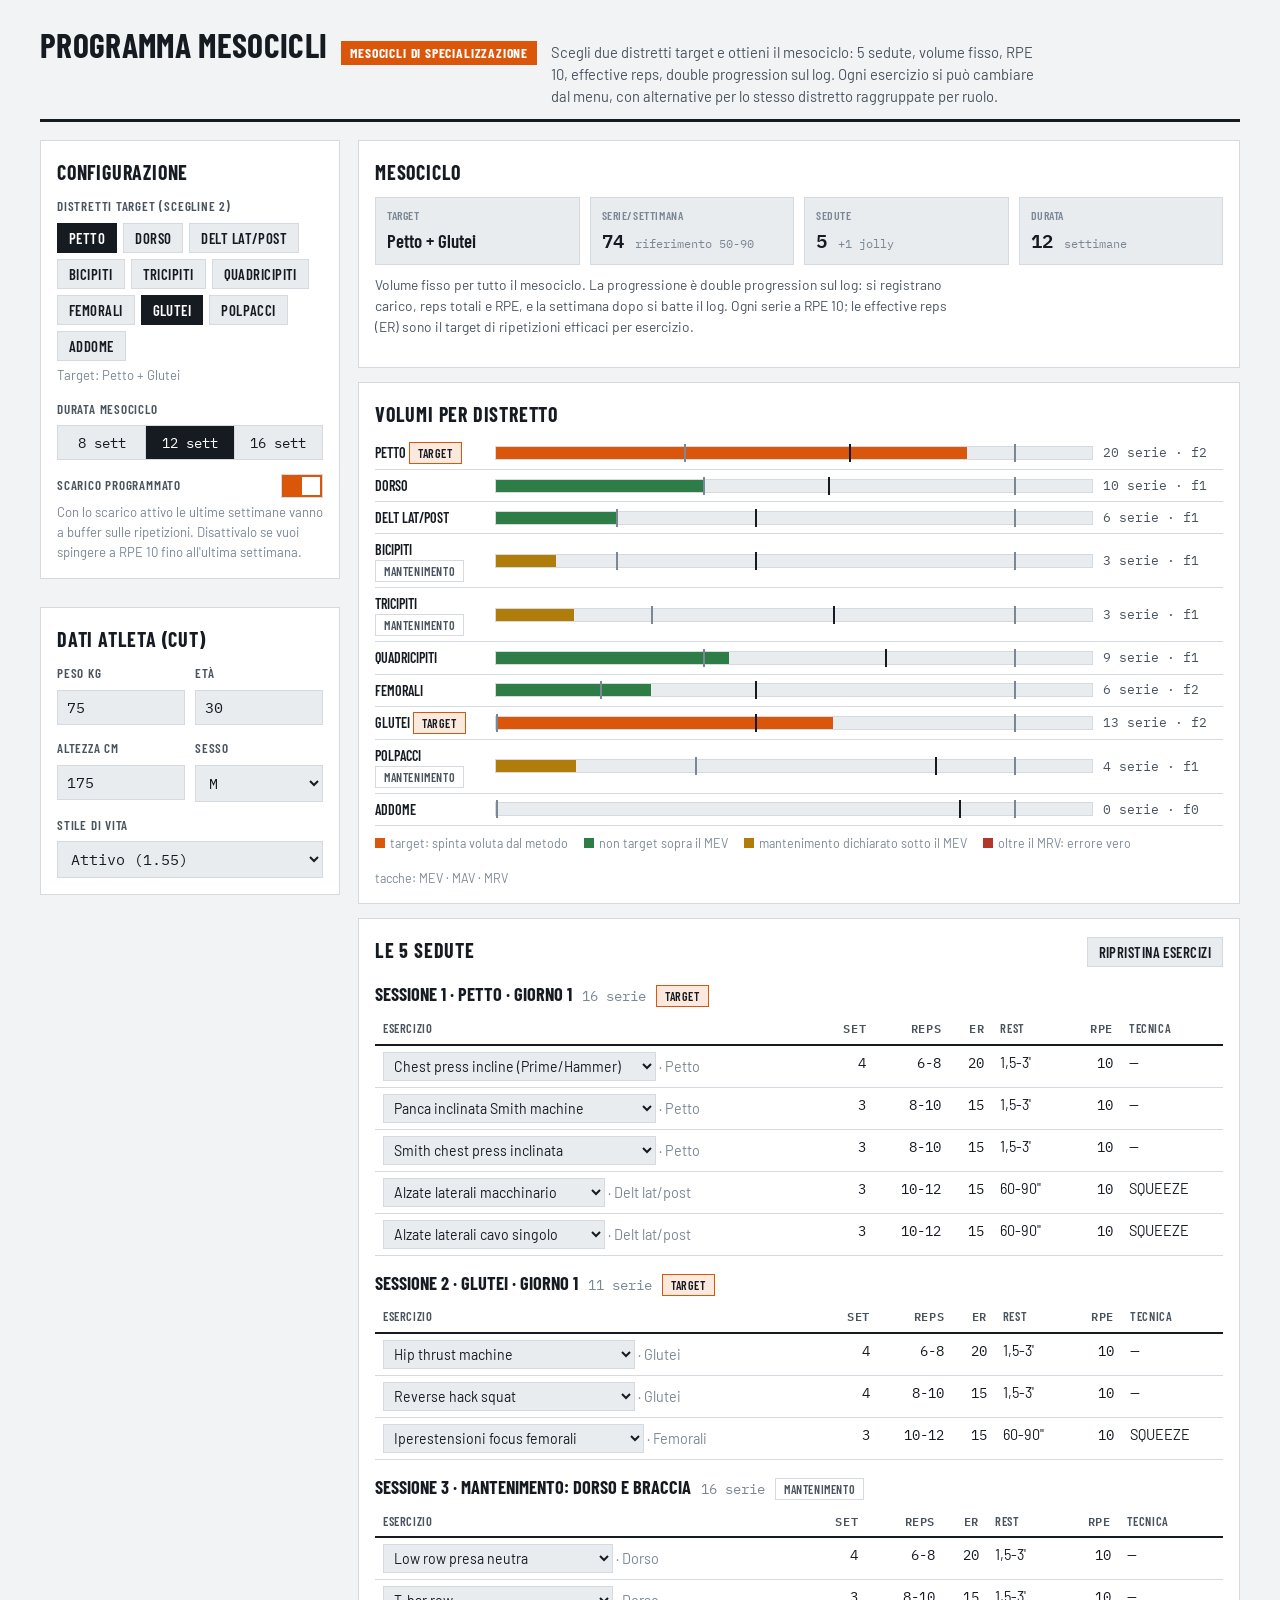
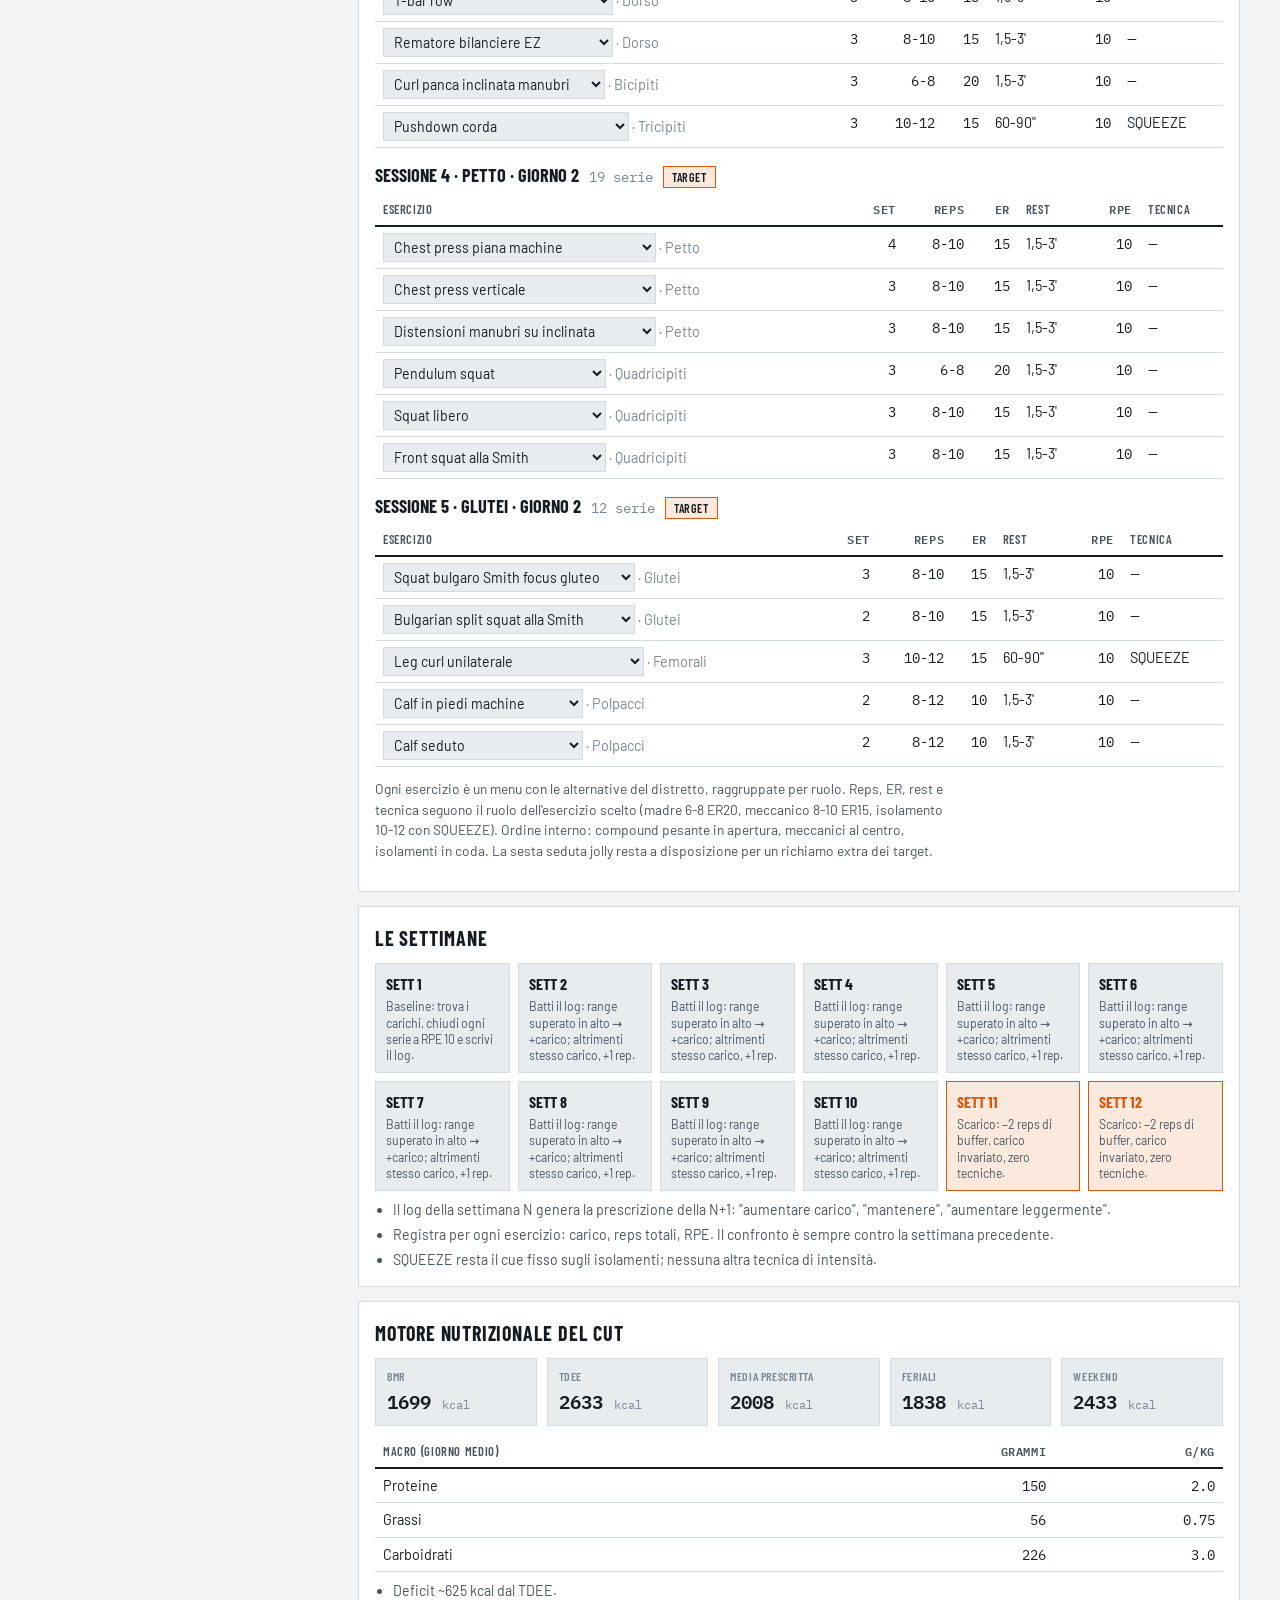
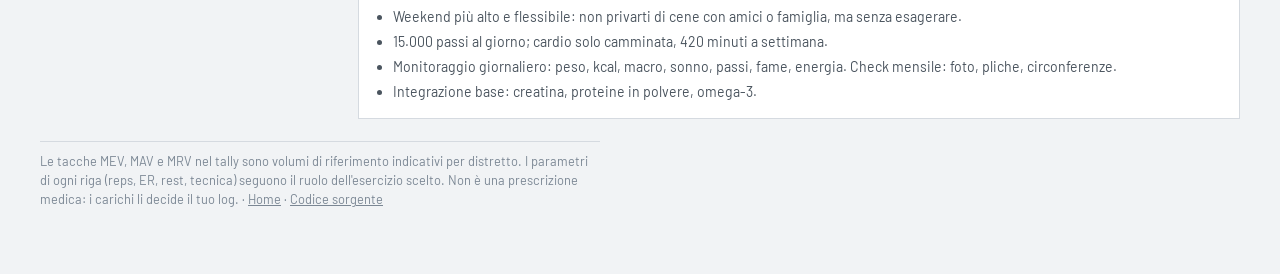
==== app/index.html @ 7d3448c3 "Programma Mesocicli: landing page e app, prima release open source Co-Authored-By: Claude Fable 5 <n" ====
<!doctype html>
<html lang="it">
<head>
<meta charset="utf-8">
<meta name="viewport" content="width=device-width, initial-scale=1">
<title>App · Programma Mesocicli</title>
<meta name="description" content="Genera il tuo mesociclo di specializzazione: scegli due distretti target e ottieni 5 sedute complete, volumi contro MEV/MAV/MRV e piano nutrizionale. Gratis, senza account.">
<link rel="canonical" href="https://uppifyagency.github.io/programma-mesocicli/app/">
<meta name="theme-color" media="(prefers-color-scheme: light)" content="#F1F3F5">
<meta name="theme-color" media="(prefers-color-scheme: dark)" content="#13171C">
<meta property="og:type" content="website">
<meta property="og:title" content="App · Programma Mesocicli">
<meta property="og:description" content="Genera il tuo mesociclo di specializzazione: due distretti target, 5 sedute, double progression sul log.">
<meta property="og:url" content="https://uppifyagency.github.io/programma-mesocicli/app/">
<meta property="og:image" content="https://uppifyagency.github.io/programma-mesocicli/assets/og.png">
<meta property="og:locale" content="it_IT">
<meta name="twitter:card" content="summary_large_image">
<link rel="icon" href="../assets/favicon.svg" type="image/svg+xml">
<link rel="preconnect" href="https://fonts.googleapis.com">
<link rel="preconnect" href="https://fonts.gstatic.com" crossorigin>
</head>
<body>
<link rel="stylesheet" href="https://fonts.googleapis.com/css2?family=Barlow+Condensed:wght@600;700&family=Barlow:wght@400;500;600&family=IBM+Plex+Mono:wght@400;500;600&display=swap">
<style>
:root{
  --bg:#F1F3F5; --surface:#FFFFFF; --surface2:#E9ECEF; --ink:#161B22; --ink2:#4A545E; --ink3:#7B8794;
  --line:#D5DAE0; --accent:#D9560B; --accent-ink:#FFFFFF; --accent-soft:#FBE9DD;
  --ok:#2E7D46; --warn:#B07C0A; --crit:#B3362A; --ok-soft:#DDEEE3; --warn-soft:#F5EBD0; --crit-soft:#F6DEDB;
  --chip-on:#161B22; --chip-on-ink:#FFFFFF;
}
@media (prefers-color-scheme: dark){
  :root:not([data-theme="light"]){
    --bg:#13171C; --surface:#1B2128; --surface2:#232A33; --ink:#E8ECEF; --ink2:#A8B2BC; --ink3:#77828D;
    --line:#313A44; --accent:#F0762E; --accent-ink:#181206; --accent-soft:#3A2617;
    --ok:#5CB878; --warn:#D9A93C; --crit:#E06A5D; --ok-soft:#1E3226; --warn-soft:#372D14; --crit-soft:#3B211E;
    --chip-on:#E8ECEF; --chip-on-ink:#13171C;
  }
}
:root[data-theme="dark"]{
  --bg:#13171C; --surface:#1B2128; --surface2:#232A33; --ink:#E8ECEF; --ink2:#A8B2BC; --ink3:#77828D;
  --line:#313A44; --accent:#F0762E; --accent-ink:#181206; --accent-soft:#3A2617;
  --ok:#5CB878; --warn:#D9A93C; --crit:#E06A5D; --ok-soft:#1E3226; --warn-soft:#372D14; --crit-soft:#3B211E;
  --chip-on:#E8ECEF; --chip-on-ink:#13171C;
}
*{box-sizing:border-box}
body{background:var(--bg); color:var(--ink); font-family:Barlow,system-ui,sans-serif; font-size:15px; line-height:1.5; margin:0; padding:0;}
.wrap{max-width:1240px; margin:0 auto; padding:20px 20px 64px;}
h1,h2,h3{font-family:"Barlow Condensed","Arial Narrow",sans-serif; text-wrap:balance; margin:0;}
h1{font-size:2.1rem; font-weight:700; letter-spacing:.01em; text-transform:uppercase;}
h2{font-size:1.25rem; font-weight:700; text-transform:uppercase; letter-spacing:.04em;}
h3{font-size:1.02rem; font-weight:600; text-transform:uppercase; letter-spacing:.05em; color:var(--ink2);}
.mono{font-family:"IBM Plex Mono",ui-monospace,monospace; font-variant-numeric:tabular-nums;}
header.site{display:flex; align-items:baseline; gap:14px; flex-wrap:wrap; border-bottom:3px solid var(--ink); padding-bottom:12px; margin-bottom:18px;}
header.site .sub{color:var(--ink2); font-size:.92rem; max-width:62ch;}
.tag{display:inline-block; background:var(--accent); color:var(--accent-ink); font-family:"Barlow Condensed",sans-serif; font-weight:700; text-transform:uppercase; letter-spacing:.06em; padding:2px 9px; font-size:.85rem;}
.layout{display:grid; grid-template-columns:300px 1fr; gap:18px; align-items:start;}
@media (max-width:900px){ .layout{grid-template-columns:1fr;} }
.panel{background:var(--surface); border:1px solid var(--line); padding:16px;}
.panel + .panel{margin-top:14px;}
.rail{position:sticky; top:16px; display:flex; flex-direction:column; gap:14px;}
@media (max-width:900px){ .rail{position:static;} }
.field{margin-top:14px;}
.field:first-of-type{margin-top:10px;}
label.lbl{display:block; font-family:"Barlow Condensed",sans-serif; font-weight:600; text-transform:uppercase; letter-spacing:.06em; font-size:.82rem; color:var(--ink2); margin-bottom:6px;}
.chips{display:flex; flex-wrap:wrap; gap:6px;}
.chip{border:1px solid var(--line); background:var(--surface2); color:var(--ink); padding:5px 11px; font-family:"Barlow Condensed",sans-serif; font-weight:600; font-size:.92rem; text-transform:uppercase; letter-spacing:.03em; cursor:pointer;}
.chip[aria-pressed="true"]{background:var(--chip-on); color:var(--chip-on-ink); border-color:var(--chip-on);}
.chip:focus-visible, .seg button:focus-visible, .switch:focus-visible, input:focus-visible, select:focus-visible{outline:2px solid var(--accent); outline-offset:2px;}
.seg{display:flex; border:1px solid var(--line);}
.seg button{flex:1; border:0; background:var(--surface2); color:var(--ink); padding:7px 0; font-family:"IBM Plex Mono",monospace; font-size:.9rem; cursor:pointer;}
.seg button + button{border-left:1px solid var(--line);}
.seg button[aria-pressed="true"]{background:var(--chip-on); color:var(--chip-on-ink);}
.switchrow{display:flex; align-items:center; justify-content:space-between; gap:10px;}
.switch{width:42px; height:24px; border:1px solid var(--line); background:var(--surface2); position:relative; cursor:pointer; padding:0;}
.switch::after{content:""; position:absolute; top:2px; left:2px; width:18px; height:18px; background:var(--ink3); transition:left .12s;}
.switch[aria-pressed="true"]{background:var(--accent);}
.switch[aria-pressed="true"]::after{left:20px; background:var(--accent-ink);}
@media (prefers-reduced-motion: reduce){ .switch::after{transition:none;} }
input[type=number], select{width:100%; border:1px solid var(--line); background:var(--surface2); color:var(--ink); padding:7px 9px; font-family:"IBM Plex Mono",monospace; font-size:.92rem;}
select.exsel{width:auto; min-width:200px; max-width:320px; padding:4px 6px; font-family:Barlow,system-ui,sans-serif; font-size:.88rem;}
.hint{font-size:.82rem; color:var(--ink3); margin-top:5px;}
.grid2{display:grid; grid-template-columns:1fr 1fr; gap:10px;}
table{border-collapse:collapse; width:100%; font-size:.9rem;}
th{font-family:"Barlow Condensed",sans-serif; font-weight:600; text-transform:uppercase; letter-spacing:.05em; font-size:.78rem; color:var(--ink2); text-align:left; padding:6px 8px; border-bottom:2px solid var(--ink);}
td{padding:6px 8px; border-bottom:1px solid var(--line); vertical-align:top;}
td.num, th.num{text-align:right; font-family:"IBM Plex Mono",monospace; font-variant-numeric:tabular-nums; white-space:nowrap;}
.scroll{overflow-x:auto;}
.sess{margin-top:14px;}
.sess-head{display:flex; align-items:baseline; gap:10px; flex-wrap:wrap; margin-bottom:4px;}
.sess-head .n{font-family:"Barlow Condensed",sans-serif; font-weight:700; font-size:1.15rem; text-transform:uppercase;}
.sess-head .meta{color:var(--ink3); font-size:.85rem; font-family:"IBM Plex Mono",monospace;}
.pill{display:inline-block; padding:1px 8px; font-size:.75rem; font-family:"Barlow Condensed",sans-serif; font-weight:600; text-transform:uppercase; letter-spacing:.05em; border:1px solid var(--line); color:var(--ink2);}
.pill.target{background:var(--accent-soft); border-color:var(--accent); color:var(--ink);}
.volrow{display:grid; grid-template-columns:110px 1fr 120px; gap:10px; align-items:center; padding:5px 0; border-bottom:1px solid var(--line);}
.volrow .name{font-family:"Barlow Condensed",sans-serif; font-weight:600; text-transform:uppercase; font-size:.88rem;}
.bar{position:relative; height:14px; background:var(--surface2); border:1px solid var(--line);}
.bar .fill{position:absolute; top:0; left:0; bottom:0;}
.bar .mk{position:absolute; top:-3px; bottom:-3px; width:2px; background:var(--ink3);}
.bar .mk.mav{background:var(--ink);}
.volrow .val{font-size:.8rem; color:var(--ink2);}
.legend{display:flex; gap:16px; flex-wrap:wrap; font-size:.78rem; color:var(--ink3); margin-top:8px;}
.legend span{display:inline-flex; align-items:center; gap:5px;}
.sw{width:10px; height:10px; display:inline-block;}
.weeks{display:grid; grid-template-columns:repeat(auto-fill,minmax(118px,1fr)); gap:8px; margin-top:10px;}
.wk{border:1px solid var(--line); background:var(--surface2); padding:8px 10px;}
.wk .wn{font-family:"Barlow Condensed",sans-serif; font-weight:700; font-size:1rem; text-transform:uppercase;}
.wk .wt{font-size:.76rem; color:var(--ink2); margin-top:2px; line-height:1.35;}
.wk.deload{background:var(--accent-soft); border-color:var(--accent);}
.wk.deload .wn{color:var(--accent);}
.kpis{display:grid; grid-template-columns:repeat(auto-fit,minmax(130px,1fr)); gap:10px; margin-top:10px;}
.kpi{border:1px solid var(--line); background:var(--surface2); padding:9px 11px;}
.kpi .k{font-size:.74rem; text-transform:uppercase; letter-spacing:.05em; color:var(--ink3); font-family:"Barlow Condensed",sans-serif; font-weight:600;}
.kpi .v{font-family:"IBM Plex Mono",monospace; font-size:1.18rem; font-weight:600; margin-top:2px;}
.kpi .v small{font-size:.72rem; color:var(--ink3); font-weight:400;}
.note{font-size:.86rem; color:var(--ink2); max-width:72ch;}
ul.tight{margin:8px 0 0; padding-left:18px; font-size:.88rem; color:var(--ink2);}
ul.tight li{margin-top:4px;}
.footer{margin-top:22px; color:var(--ink3); font-size:.8rem; border-top:1px solid var(--line); padding-top:10px; max-width:80ch;}
</style>

<div class="wrap">
<header class="site">
  <h1>Programma Mesocicli</h1>
  <span class="tag">Mesocicli di specializzazione</span>
  <div class="sub">Scegli due distretti target e ottieni il mesociclo: 5 sedute, volume fisso, RPE 10, effective reps, double progression sul log. Ogni esercizio si può cambiare dal menu, con alternative per lo stesso distretto raggruppate per ruolo.</div>
</header>

<div class="layout">
  <aside class="rail">
    <div class="panel">
      <h2>Configurazione</h2>
      <div class="field">
        <label class="lbl">Distretti target (scegline 2)</label>
        <div class="chips" id="chips"></div>
        <div class="hint" id="chipHint"></div>
      </div>
      <div class="field">
        <label class="lbl">Durata mesociclo</label>
        <div class="seg" id="durSeg" role="group" aria-label="Durata in settimane"></div>
      </div>
      <div class="field switchrow">
        <label class="lbl" style="margin:0" for="deloadBtn">Scarico programmato</label>
        <button class="switch" id="deloadBtn" aria-pressed="true" aria-label="Scarico programmato"></button>
      </div>
      <div class="hint">Con lo scarico attivo le ultime settimane vanno a buffer sulle ripetizioni. Disattivalo se vuoi spingere a RPE 10 fino all'ultima settimana.</div>
    </div>
    <div class="panel">
      <h2>Dati atleta (cut)</h2>
      <div class="grid2 field">
        <div><label class="lbl" for="peso">Peso kg</label><input type="number" id="peso" min="40" max="150" step="0.1" value="75"></div>
        <div><label class="lbl" for="eta">Età</label><input type="number" id="eta" min="16" max="80" value="30"></div>
      </div>
      <div class="grid2 field">
        <div><label class="lbl" for="alt">Altezza cm</label><input type="number" id="alt" min="140" max="210" value="175"></div>
        <div><label class="lbl" for="sesso">Sesso</label><select id="sesso"><option value="M">M</option><option value="F">F</option></select></div>
      </div>
      <div class="field">
        <label class="lbl" for="mult">Stile di vita</label>
        <select id="mult">
          <option value="1.2">Poco attivo (1.2)</option>
          <option value="1.375">Moderatamente attivo (1.375)</option>
          <option value="1.55" selected>Attivo (1.55)</option>
          <option value="1.725">Molto attivo (1.725)</option>
          <option value="1.9">Estremamente attivo (1.9)</option>
        </select>
      </div>
    </div>
  </aside>

  <main id="out"></main>
</div>

<div class="footer">Le tacche MEV, MAV e MRV nel tally sono volumi di riferimento indicativi per distretto. I parametri di ogni riga (reps, ER, rest, tecnica) seguono il ruolo dell'esercizio scelto. Non è una prescrizione medica: i carichi li decide il tuo log. · <a href="../" style="color:inherit">Home</a> · <a href="https://github.com/uppifyagency/programma-mesocicli" style="color:inherit" rel="noopener">Codice sorgente</a></div>
</div>

<script>
"use strict";
/* ---------- dati: volumi di riferimento (MEV / MAV / MRV, serie a settimana) ---------- */
const DISTRETTI = {
  petto:        {nome:"Petto",        mev:8,  mav:15, mrv:22, grande:true,  pattern:"spinta-orizz"},
  dorso:        {nome:"Dorso",        mev:10, mav:16, mrv:25, grande:true,  pattern:"tirata"},
  spalle:       {nome:"Delt lat/post",mev:6,  mav:13, mrv:26, grande:false, pattern:"spalle"},
  bicipiti:     {nome:"Bicipiti",     mev:6,  mav:13, mrv:26, grande:false, pattern:"braccia"},
  tricipiti:    {nome:"Tricipiti",    mev:6,  mav:13, mrv:20, grande:false, pattern:"braccia"},
  quadricipiti: {nome:"Quadricipiti", mev:8,  mav:15, mrv:20, grande:true,  pattern:"gambe"},
  femorali:     {nome:"Femorali",     mev:4,  mav:10, mrv:20, grande:true,  pattern:"gambe"},
  glutei:       {nome:"Glutei",       mev:0,  mav:10, mrv:20, grande:true,  pattern:"gambe"},
  polpacci:     {nome:"Polpacci",     mev:10, mav:22, mrv:26, grande:false, pattern:"gambe"},
  addome:       {nome:"Addome",       mev:0,  mav:25, mrv:28, grande:false, pattern:"core"},
};
/* pool esercizi in ordine di ruolo: madre, meccanici, isolamenti */
const POOL = {
  petto: [
    {n:"Chest press incline (Prime/Hammer)", r:"madre"},
    {n:"Panca inclinata Smith machine", r:"madre"},
    {n:"Smith chest press inclinata", r:"madre"},
    {n:"Chest press piana machine", r:"mecc"},
    {n:"Chest press verticale", r:"mecc"},
    {n:"Distensioni manubri su inclinata", r:"mecc"},
    {n:"Smith chest press declinata", r:"mecc"},
    {n:"Croci pec deck", r:"iso"},
    {n:"Chest fly ai cavi", r:"iso"},
    {n:"Croci ai cavi alti", r:"iso"},
    {n:"Machine flyes", r:"iso"},
    {n:"Roller chest flyes", r:"iso"},
  ],
  dorso: [
    {n:"Low row presa neutra", r:"madre"},
    {n:"T-bar row", r:"madre"},
    {n:"Rematore bilanciere EZ", r:"madre"},
    {n:"Lat machine presa prona", r:"mecc"},
    {n:"Seated row Hammer Strength", r:"mecc"},
    {n:"Pulley con lat bar", r:"mecc"},
    {n:"Supinated pulldown", r:"mecc"},
    {n:"Trazioni", r:"mecc"},
    {n:"Chest supported row", r:"mecc"},
    {n:"Pulldown braccia tese", r:"iso"},
    {n:"Pulley unilaterale", r:"iso"},
    {n:"Pullover ai cavi", r:"iso"},
    {n:"Meadows row", r:"iso"},
  ],
  spalle: [
    {n:"Shoulder press machine", r:"madre"},
    {n:"Over head press bilanciere", r:"madre"},
    {n:"Lento avanti manubri", r:"mecc"},
    {n:"Shoulder press presa neutra", r:"mecc"},
    {n:"Alzate laterali al cavo basso", r:"mecc"},
    {n:"Alzate laterali macchinario", r:"iso"},
    {n:"Alzate laterali cavo singolo", r:"iso"},
    {n:"Alzate laterali manubri", r:"iso"},
    {n:"Reverse fly pec deck", r:"iso"},
    {n:"Alzate posteriori manubri", r:"iso"},
    {n:"Face pulls", r:"iso"},
    {n:"Y raises", r:"iso"},
  ],
  bicipiti: [
    {n:"Curl panca inclinata manubri", r:"madre"},
    {n:"Curl con EZ in piedi", r:"madre"},
    {n:"Preacher curl machine", r:"mecc"},
    {n:"Scott curl unilaterale", r:"mecc"},
    {n:"Curl ai cavi alti", r:"mecc"},
    {n:"Curl ai cavi", r:"iso"},
    {n:"Hammer curl ai cavi", r:"iso"},
    {n:"Curl al cavo basso con corda", r:"iso"},
    {n:"Spider curl", r:"iso"},
    {n:"Curl concentrato", r:"iso"},
  ],
  tricipiti: [
    {n:"Dip machine", r:"madre"},
    {n:"JM press alla Smith", r:"madre"},
    {n:"French press ai cavi", r:"mecc"},
    {n:"French press manubri", r:"mecc"},
    {n:"Skullcrusher", r:"mecc"},
    {n:"Pushdown corda", r:"iso"},
    {n:"Pushdown barra unilaterale", r:"iso"},
    {n:"Pushdown doppia corda", r:"iso"},
    {n:"Estensioni dietro la nuca al cavo", r:"iso"},
    {n:"Kickback ai cavi", r:"iso"},
  ],
  quadricipiti: [
    {n:"Pendulum squat", r:"madre"},
    {n:"Squat libero", r:"madre"},
    {n:"Front squat alla Smith", r:"madre"},
    {n:"Hack squat machine", r:"mecc"},
    {n:"Leg press 45°", r:"mecc"},
    {n:"Pressa con cambio di stance", r:"mecc"},
    {n:"Affondi alla Smith machine", r:"mecc"},
    {n:"Bulgarian split squat", r:"mecc"},
    {n:"Leg extension", r:"iso"},
    {n:"Sissy squat machine", r:"iso"},
    {n:"Adductor machine", r:"iso"},
    {n:"Affondi in camminata", r:"iso"},
  ],
  femorali: [
    {n:"Stacco rumeno machine", r:"madre"},
    {n:"Stacco rumeno bilanciere (RDL)", r:"madre"},
    {n:"Stacchi gambe semi-tese manubri", r:"madre"},
    {n:"Leg curl seduto", r:"mecc"},
    {n:"Leg curl prono", r:"mecc"},
    {n:"Leg curl sdraiato", r:"mecc"},
    {n:"Iperestensioni focus femorali", r:"iso"},
    {n:"Leg curl unilaterale", r:"iso"},
    {n:"Hyperextension con elastico", r:"iso"},
  ],
  glutei: [
    {n:"Hip thrust machine", r:"madre"},
    {n:"Reverse hack squat", r:"madre"},
    {n:"Squat bulgaro Smith focus gluteo", r:"mecc"},
    {n:"Bulgarian split squat alla Smith", r:"mecc"},
    {n:"Pressa stance largo", r:"mecc"},
    {n:"Affondi in camminata", r:"mecc"},
    {n:"Kick back machine", r:"iso"},
    {n:"Abductor machine", r:"iso"},
    {n:"Hyperextension focus glutei", r:"iso"},
  ],
  polpacci: [
    {n:"Calf in piedi machine", r:"madre"},
    {n:"Calf seduto", r:"mecc"},
    {n:"Calf alla Smith", r:"mecc"},
    {n:"Calf press alla leg press", r:"iso"},
  ],
  addome: [
    {n:"Crunch machine", r:"madre"},
    {n:"Crunch ai cavi", r:"mecc"},
    {n:"Crunch al cavo alto", r:"mecc"},
    {n:"Leg raise alla sbarra", r:"iso"},
    {n:"Crunch inverso", r:"iso"},
    {n:"Plank zavorrato", r:"iso"},
  ],
};
/* parametri per ruolo */
const RUOLI = {
  madre:{reps:"6-8",  er:20, rest:"1,5-3'",  tec:""},
  mecc: {reps:"8-10", er:15, rest:"1,5-3'",  tec:""},
  iso:  {reps:"10-12",er:15, rest:"60-90''", tec:"SQUEEZE"},
};

const STORE = "mesocicli.v1";
let state = {targets:["petto","glutei"], dur:12, deload:true,
             peso:75, eta:30, alt:175, sesso:"M", mult:1.55, scelte:{}};
try{ const s = JSON.parse(localStorage.getItem(STORE)); if(s && Array.isArray(s.targets)) state = Object.assign(state, s); }catch(e){}
function save(){ try{ localStorage.setItem(STORE, JSON.stringify(state)); }catch(e){} }

/* ---------- allocazione volume ---------- */
function allocTarget(key){
  const d = DISTRETTI[key];
  if(d.grande) return Math.min(Math.round(d.mav*1.3), d.mrv);
  return d.mav;
}
function shape(m){ // scompone m serie in esercizi da 3-4 serie
  if(m<=0) return [];
  if(m===5) return [3,2];
  const count = Math.max(1, Math.round(m/3.5));
  const base = Math.floor(m/count), extra = m%count;
  const out = [];
  for(let i=0;i<count;i++) out.push(base + (i<extra?1:0));
  return out;
}
function splitAlloc(n){
  const a = Math.min(10, Math.max(6, Math.ceil(n*0.55)));
  return [a, Math.max(0, n-a)];
}
function isoStart(key){
  const i = POOL[key].findIndex(x=>x.r==="iso");
  return i>=0 ? i : 0;
}
function pickExercises(key, sets, startIdx){
  // assegna 'sets' (array di serie) agli slot del pool a partire da startIdx;
  // ogni slot ha una chiave stabile e l'utente può cambiarne l'esercizio dal menu
  const pool = POOL[key]; const out = [];
  sets.forEach((s,i)=>{
    const slot = key+"|"+((startIdx+i) % pool.length);
    let idx = (startIdx+i) % pool.length;
    const sc = state.scelte && state.scelte[slot];
    if(Number.isInteger(sc) && pool[sc]) idx = sc;
    const ex = pool[idx];
    const role = (i===0 && s>=4) ? (ex.r==="iso"?"mecc":ex.r) : ex.r;
    const p = RUOLI[role==="madre"&&i>0?"mecc":role] || RUOLI.mecc;
    out.push({dis:key, slot, poolIdx:idx, nome:ex.n, set:s, reps:p.reps, er:p.er, rest:p.rest, tec:p.tec, ruolo:role});
  });
  return out;
}

/* ---------- composizione dello split (5 sedute) ---------- */
function buildPlan(targets){
  const [A,B] = targets;
  const used = new Set(targets);
  const grandiPref = ["dorso","quadricipiti","petto","femorali","glutei"];
  const g1 = grandiPref.find(k=>!used.has(k)); used.add(g1);
  const g2 = grandiPref.find(k=>!used.has(k)); used.add(g2);
  const g3 = grandiPref.find(k=>!used.has(k)); if(g3) used.add(g3);

  const [a1,a2] = splitAlloc(allocTarget(A));
  const [b1,b2] = splitAlloc(allocTarget(B));

  const sessions = [];
  // richiami seduta 1: spalle se libere, altrimenti braccia, altrimenti addome
  let richKey = !targets.includes("spalle") ? "spalle" : (!targets.includes("tricipiti") ? "tricipiti" : "addome");
  const richiami = pickExercises(richKey, [3,3], isoStart(richKey)).map(e=>({...e, ruolo:"richiamo"}));
  sessions.push({titolo:`${DISTRETTI[A].nome} · giorno 1`, target:A,
    ex:[...pickExercises(A, shape(a1), 0), ...richiami]});
  const s2 = pickExercises(B, shape(b1), 0);
  if(g3) s2.push(...pickExercises(g3, [3], isoStart(g3)).map(e=>({...e, ruolo:"richiamo"})));
  sessions.push({titolo:`${DISTRETTI[B].nome} · giorno 1`, target:B, ex:s2});
  // seduta 3: mantenimento grande + braccia (se libere)
  const s3 = pickExercises(g1, shape(10), 0);
  if(!targets.includes("bicipiti")) s3.push(...pickExercises("bicipiti",[3],0));
  if(!targets.includes("tricipiti")) s3.push(...pickExercises("tricipiti",[3],isoStart("tricipiti")));
  sessions.push({titolo:`Mantenimento: ${DISTRETTI[g1].nome.toLowerCase()} e braccia`, target:null, ex:s3});
  // seduta 4: A bis + secondario grande
  sessions.push({titolo:`${DISTRETTI[A].nome} · giorno 2`, target:A,
    ex:[...pickExercises(A, shape(a2), shape(a1).length), ...pickExercises(g2, [3,3,3], 0)]});
  // seduta 5: B bis + polpacci (se liberi)
  const s5 = pickExercises(B, shape(b2), shape(b1).length);
  if(g3) s5.push(...pickExercises(g3, [3], isoStart(g3)+1).map(e=>({...e, ruolo:"richiamo"})));
  if(!targets.includes("polpacci")) s5.push(...pickExercises("polpacci",[2,2],0).map(e=>({...e, er:10, reps:"8-12"})));
  sessions.push({titolo:`${DISTRETTI[B].nome} · giorno 2`, target:B, ex:s5});
  // grandi residui (capita con due target piccoli): mai un grande a zero, richiamo da 3 serie
  const residui = grandiPref.filter(k=>!used.has(k));
  residui.forEach((k,i)=>{
    sessions[i%2===0 ? 2 : 4].ex.push(...pickExercises(k, [3], 0).map(e=>({...e, ruolo:"richiamo"})));
  });
  return sessions;
}
function tally(sessions){
  const t = {}; Object.keys(DISTRETTI).forEach(k=>t[k]={set:0, freq:0});
  sessions.forEach(s=>{
    const inSess = new Set();
    s.ex.forEach(e=>{ t[e.dis].set += e.set; inSess.add(e.dis); });
    inSess.forEach(k=>t[k].freq++);
  });
  return t;
}

/* ---------- settimane ---------- */
function weekPlan(dur, deload){
  const dl = new Set();
  if(deload){
    if(dur>=16){ dl.add(8); dl.add(dur-1); dl.add(dur); }
    else if(dur>=12){ dl.add(dur-1); dl.add(dur); }
    else dl.add(dur);
  }
  const weeks = [];
  for(let w=1; w<=dur; w++){
    let tipo, testo;
    if(dl.has(w)){ tipo="deload"; testo="Scarico: −2 reps di buffer, carico invariato, zero tecniche."; }
    else if(w===1){ tipo="base"; testo="Baseline: trova i carichi, chiudi ogni serie a RPE 10 e scrivi il log."; }
    else { tipo="blast"; testo="Batti il log: range superato in alto → +carico; altrimenti stesso carico, +1 rep."; }
    weeks.push({w, tipo, testo});
  }
  return weeks;
}

/* ---------- nutrizione ---------- */
function nutrizione(){
  const {peso, eta, alt, sesso, mult} = state;
  const bmr = 10*peso + 6.25*alt - 5*eta + (sesso==="M"?5:-161);
  const tdee = bmr*mult;
  const media = Math.round(tdee - 625);
  const feriali = media - 170;
  const weekend = Math.round((media*7 - feriali*5)/2);
  const P = Math.round(peso*2.0), F = Math.round(peso*0.75);
  const C = Math.max(0, Math.round((media - P*4 - F*9)/4));
  return {bmr:Math.round(bmr), tdee:Math.round(tdee), media, feriali, weekend, P, F, C};
}

/* ---------- render ---------- */
const $ = s=>document.querySelector(s);
function esc(x){ return String(x).replace(/[&<>"]/g, c=>({"&":"&amp;","<":"&lt;",">":"&gt;",'"':"&quot;"}[c])); }

/* menu esercizio per uno slot: opzioni del distretto raggruppate per ruolo */
function exSelect(e){
  const pool = POOL[e.dis];
  const labels = {madre:"Madre", mecc:"Meccanici", iso:"Isolamento"};
  let h = `<select class="exsel" data-slot="${esc(e.slot)}" aria-label="Esercizio ${esc(DISTRETTI[e.dis].nome)}">`;
  ["madre","mecc","iso"].forEach(r=>{
    const opts = pool.map((x,i)=>({x,i})).filter(o=>o.x.r===r);
    if(!opts.length) return;
    h += `<optgroup label="${labels[r]}">`;
    opts.forEach(o=>{
      h += `<option value="${o.i}"${o.i===e.poolIdx?" selected":""}>${esc(o.x.n)}</option>`;
    });
    h += `</optgroup>`;
  });
  return h + `</select>`;
}

function renderChips(){
  const box = $("#chips"); box.innerHTML="";
  Object.keys(DISTRETTI).forEach(k=>{
    const b = document.createElement("button");
    b.className="chip"; b.textContent=DISTRETTI[k].nome;
    b.setAttribute("aria-pressed", state.targets.includes(k)?"true":"false");
    b.onclick=()=>{
      const i = state.targets.indexOf(k);
      if(i>=0){ if(state.targets.length>1) state.targets.splice(i,1); }
      else { state.targets.push(k); if(state.targets.length>2) state.targets.shift(); }
      save(); renderChips(); render();
    };
    box.appendChild(b);
  });
  $("#chipHint").textContent = state.targets.length===2
    ? "Target: "+state.targets.map(k=>DISTRETTI[k].nome).join(" + ")
    : "Selezionane un altro: il metodo lavora su 2 distretti per mesociclo.";
}
function renderDur(){
  const seg = $("#durSeg"); seg.innerHTML="";
  [8,12,16].forEach(d=>{
    const b=document.createElement("button");
    b.textContent=d+" sett"; b.setAttribute("aria-pressed", state.dur===d?"true":"false");
    b.onclick=()=>{ state.dur=d; save(); renderDur(); render(); };
    seg.appendChild(b);
  });
}

function render(){
  const out = $("#out");
  if(state.targets.length!==2){ out.innerHTML = '<div class="panel"><h2>Scegli due distretti</h2><p class="note">Il metodo elegge 2 distretti target per mesociclo e concentra lì il volume. Tutto il resto scende a mantenimento.</p></div>'; return; }
  const sessions = buildPlan(state.targets);
  const t = tally(sessions);
  const totSerie = Object.values(t).reduce((a,x)=>a+x.set,0);
  const weeks = weekPlan(state.dur, state.deload);
  const nut = nutrizione();

  let h = "";

  /* KPI */
  h += '<div class="panel"><h2>Mesociclo</h2><div class="kpis">';
  h += `<div class="kpi"><div class="k">Target</div><div class="v" style="font-family:Barlow Condensed,sans-serif">${esc(DISTRETTI[state.targets[0]].nome)} + ${esc(DISTRETTI[state.targets[1]].nome)}</div></div>`;
  h += `<div class="kpi"><div class="k">Serie/settimana</div><div class="v">${totSerie} <small>riferimento 50-90</small></div></div>`;
  h += `<div class="kpi"><div class="k">Sedute</div><div class="v">5 <small>+1 jolly</small></div></div>`;
  h += `<div class="kpi"><div class="k">Durata</div><div class="v">${state.dur} <small>settimane</small></div></div>`;
  h += '</div><p class="note" style="margin-top:10px">Volume fisso per tutto il mesociclo. La progressione è double progression sul log: si registrano carico, reps totali e RPE, e la settimana dopo si batte il log. Ogni serie a RPE 10; le effective reps (ER) sono il target di ripetizioni efficaci per esercizio.</p></div>';

  /* volumi */
  h += '<div class="panel" style="margin-top:14px"><h2>Volumi per distretto</h2><div style="margin-top:8px">';
  Object.keys(DISTRETTI).forEach(k=>{
    const d=DISTRETTI[k], v=t[k].set;
    const max = (d.mrv||d.mav)*1.15;
    const pc = Math.min(100, v/max*100);
    const isT = state.targets.includes(k);
    // semantica: accent = spinta voluta sul target; ambra = mantenimento dichiarato sotto MEV;
    // rosso = solo un errore vero (oltre MRV); grigio = distretto a zero
    let col;
    if(v===0) col = "var(--ink3)";
    else if(d.mrv && v>d.mrv) col = "var(--crit)";
    else if(isT) col = "var(--accent)";
    else if(v<d.mev) col = "var(--warn)";
    else col = "var(--ok)";
    const stato = v===0 ? "" : (d.mrv && v>d.mrv) ? ' <span class="pill" style="border-color:var(--crit);color:var(--crit)">oltre MRV</span>'
                : (!isT && v<d.mev) ? ' <span class="pill">mantenimento</span>' : "";
    h += `<div class="volrow"><div class="name">${esc(d.nome)}${isT?' <span class="pill target">target</span>':''}${stato}</div>
      <div class="bar"><div class="fill" style="width:${pc}%;background:${col}"></div>
      <div class="mk" style="left:${d.mev/max*100}%" title="MEV ${d.mev}"></div>
      <div class="mk mav" style="left:${d.mav/max*100}%" title="MAV ${d.mav}"></div>
      ${d.mrv?`<div class="mk" style="left:${d.mrv/max*100}%" title="MRV ${d.mrv}"></div>`:""}</div>
      <div class="val mono">${v} serie · f${t[k].freq}</div></div>`;
  });
  h += '</div><div class="legend"><span><span class="sw" style="background:var(--accent)"></span>target: spinta voluta dal metodo</span><span><span class="sw" style="background:var(--ok)"></span>non target sopra il MEV</span><span><span class="sw" style="background:var(--warn)"></span>mantenimento dichiarato sotto il MEV</span><span><span class="sw" style="background:var(--crit)"></span>oltre il MRV: errore vero</span><span>tacche: MEV · MAV · MRV</span></div></div>';

  /* sedute */
  h += '<div class="panel" style="margin-top:14px"><div style="display:flex;align-items:baseline;justify-content:space-between;gap:10px;flex-wrap:wrap"><h2>Le 5 sedute</h2><button class="chip" id="resetEx" type="button">Ripristina esercizi</button></div>';
  sessions.forEach((s,i)=>{
    const sets = s.ex.reduce((a,e)=>a+e.set,0);
    h += `<div class="sess"><div class="sess-head"><span class="n">Sessione ${i+1} · ${esc(s.titolo)}</span><span class="meta">${sets} serie</span>${s.target?'<span class="pill target">target</span>':'<span class="pill">mantenimento</span>'}</div>`;
    h += '<div class="scroll"><table><thead><tr><th>Esercizio</th><th class="num">Set</th><th class="num">Reps</th><th class="num">ER</th><th>Rest</th><th class="num">RPE</th><th>Tecnica</th></tr></thead><tbody>';
    s.ex.forEach(e=>{
      h += `<tr><td>${exSelect(e)}<span style="color:var(--ink3)"> · ${esc(DISTRETTI[e.dis].nome)}</span></td><td class="num">${e.set}</td><td class="num">${esc(e.reps)}</td><td class="num">${e.er}</td><td>${esc(e.rest)}</td><td class="num">10</td><td>${esc(e.tec||"—")}</td></tr>`;
    });
    h += '</tbody></table></div></div>';
  });
  h += '<p class="note" style="margin-top:12px">Ogni esercizio è un menu con le alternative del distretto, raggruppate per ruolo. Reps, ER, rest e tecnica seguono il ruolo dell\'esercizio scelto (madre 6-8 ER20, meccanico 8-10 ER15, isolamento 10-12 con SQUEEZE). Ordine interno: compound pesante in apertura, meccanici al centro, isolamenti in coda. La sesta seduta jolly resta a disposizione per un richiamo extra dei target.</p></div>';

  /* settimane */
  h += '<div class="panel" style="margin-top:14px"><h2>Le settimane</h2><div class="weeks">';
  weeks.forEach(w=>{
    h += `<div class="wk${w.tipo==="deload"?" deload":""}"><div class="wn">Sett ${w.w}</div><div class="wt">${esc(w.testo)}</div></div>`;
  });
  h += '</div><ul class="tight"><li>Il log della settimana N genera la prescrizione della N+1: "aumentare carico", "mantenere", "aumentare leggermente".</li><li>Registra per ogni esercizio: carico, reps totali, RPE. Il confronto è sempre contro la settimana precedente.</li><li>SQUEEZE resta il cue fisso sugli isolamenti; nessuna altra tecnica di intensità.</li></ul></div>';

  /* nutrizione */
  h += '<div class="panel" style="margin-top:14px"><h2>Motore nutrizionale del cut</h2><div class="kpis">';
  h += `<div class="kpi"><div class="k">BMR</div><div class="v">${nut.bmr} <small>kcal</small></div></div>`;
  h += `<div class="kpi"><div class="k">TDEE</div><div class="v">${nut.tdee} <small>kcal</small></div></div>`;
  h += `<div class="kpi"><div class="k">Media prescritta</div><div class="v">${nut.media} <small>kcal</small></div></div>`;
  h += `<div class="kpi"><div class="k">Feriali</div><div class="v">${nut.feriali} <small>kcal</small></div></div>`;
  h += `<div class="kpi"><div class="k">Weekend</div><div class="v">${nut.weekend} <small>kcal</small></div></div>`;
  h += '</div><div class="scroll" style="margin-top:10px"><table><thead><tr><th>Macro (giorno medio)</th><th class="num">Grammi</th><th class="num">g/kg</th></tr></thead><tbody>';
  h += `<tr><td>Proteine</td><td class="num">${nut.P}</td><td class="num">${(nut.P/state.peso).toFixed(1)}</td></tr>`;
  h += `<tr><td>Grassi</td><td class="num">${nut.F}</td><td class="num">${(nut.F/state.peso).toFixed(2)}</td></tr>`;
  h += `<tr><td>Carboidrati</td><td class="num">${nut.C}</td><td class="num">${(nut.C/state.peso).toFixed(1)}</td></tr>`;
  h += '</tbody></table></div><ul class="tight"><li>Deficit ~625 kcal dal TDEE.</li><li>Weekend più alto e flessibile: non privarti di cene con amici o famiglia, ma senza esagerare.</li><li>15.000 passi al giorno; cardio solo camminata, 420 minuti a settimana.</li><li>Monitoraggio giornaliero: peso, kcal, macro, sonno, passi, fame, energia. Check mensile: foto, pliche, circonferenze.</li><li>Integrazione base: creatina, proteine in polvere, omega-3.</li></ul></div>';

  out.innerHTML = h;
}

/* ---------- wiring ---------- */
renderChips(); renderDur();
$("#deloadBtn").setAttribute("aria-pressed", state.deload?"true":"false");
$("#deloadBtn").onclick = ()=>{ state.deload=!state.deload; $("#deloadBtn").setAttribute("aria-pressed", state.deload?"true":"false"); save(); render(); };
[["peso","peso"],["eta","eta"],["alt","alt"]].forEach(([id,k])=>{
  const el=$("#"+id); el.value=state[k];
  el.oninput=()=>{ const v=parseFloat(el.value); if(isFinite(v)&&v>0){ state[k]=v; save(); render(); } };
});
$("#sesso").value=state.sesso; $("#sesso").onchange=e=>{ state.sesso=e.target.value; save(); render(); };
$("#mult").value=String(state.mult); $("#mult").onchange=e=>{ state.mult=parseFloat(e.target.value); save(); render(); };
/* scelta esercizi: i select vengono ricreati a ogni render, quindi si delega al contenitore */
$("#out").addEventListener("change", e=>{
  const t = e.target;
  if(t.classList && t.classList.contains("exsel")){
    if(!state.scelte || typeof state.scelte!=="object") state.scelte = {};
    state.scelte[t.dataset.slot] = parseInt(t.value, 10);
    save(); render();
  }
});
$("#out").addEventListener("click", e=>{
  if(e.target && e.target.id==="resetEx"){ state.scelte = {}; save(); render(); }
});
render();
</script>

</body>
</html>
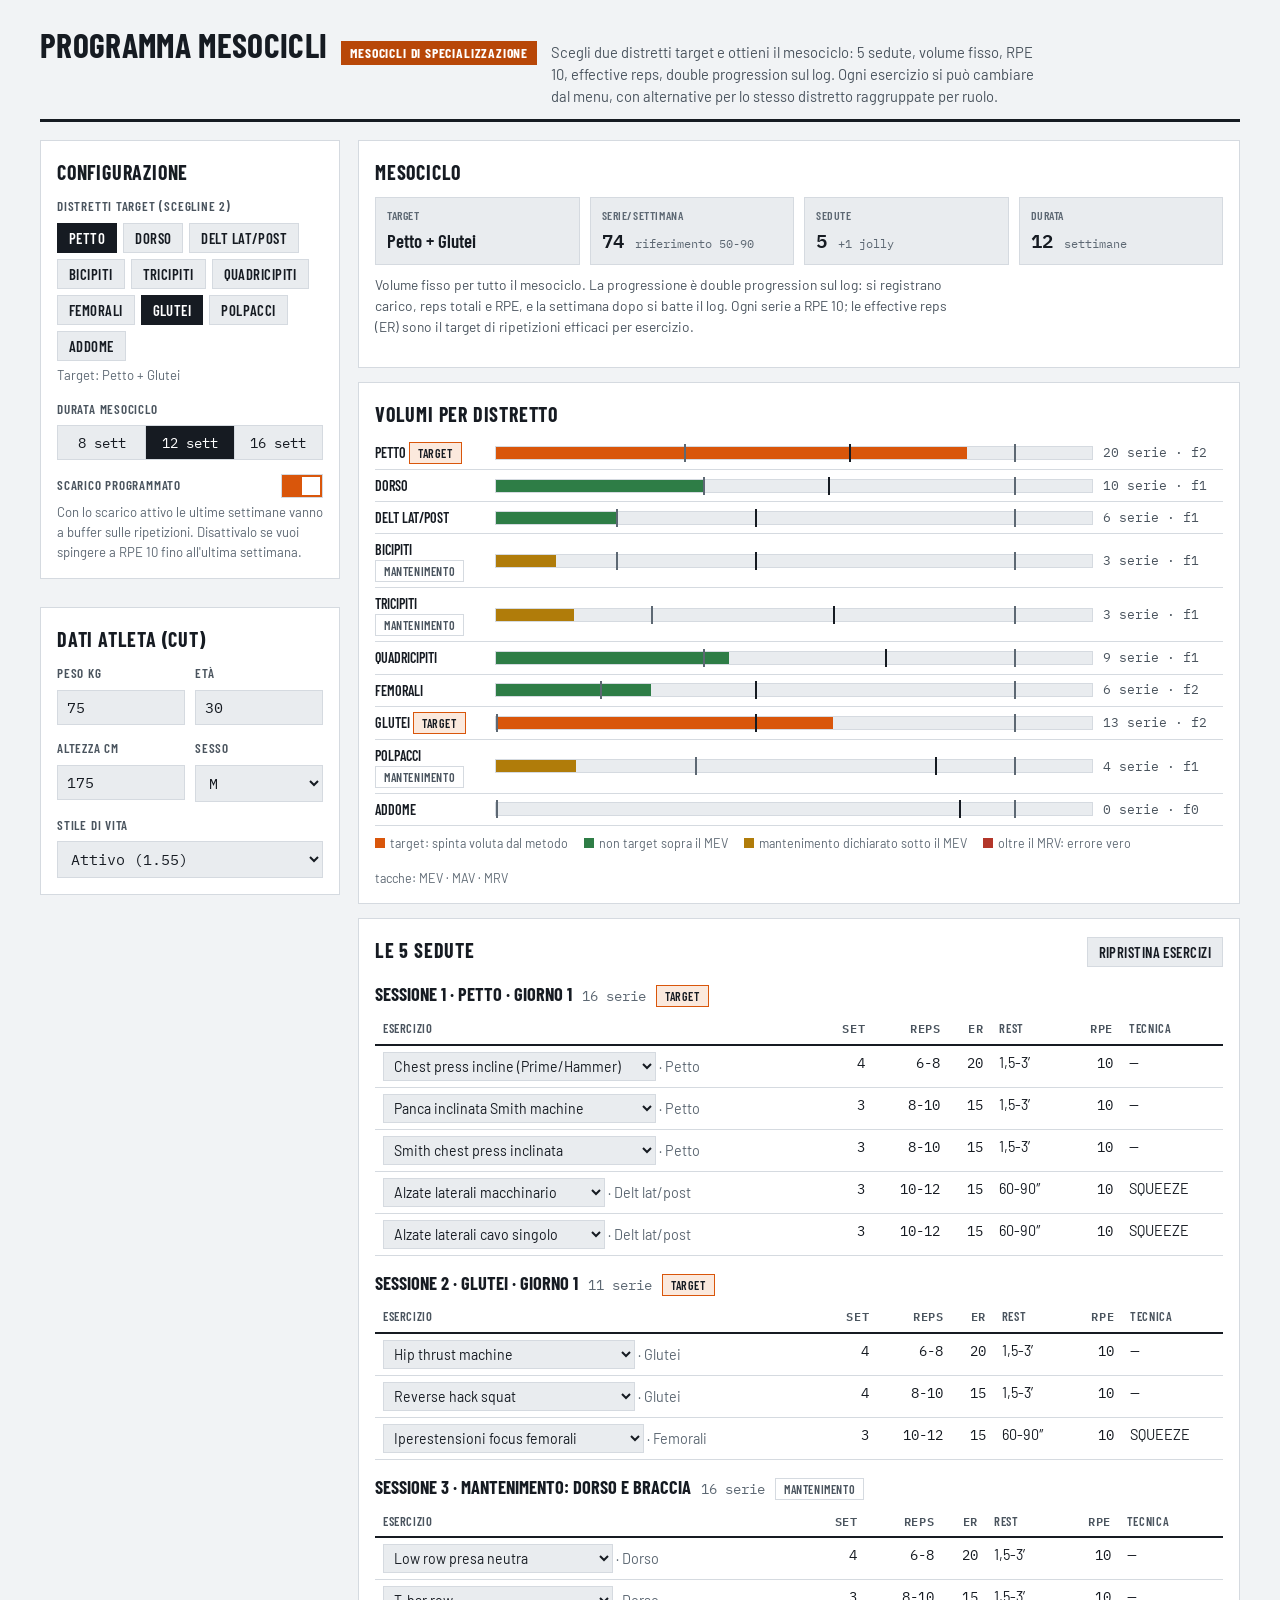
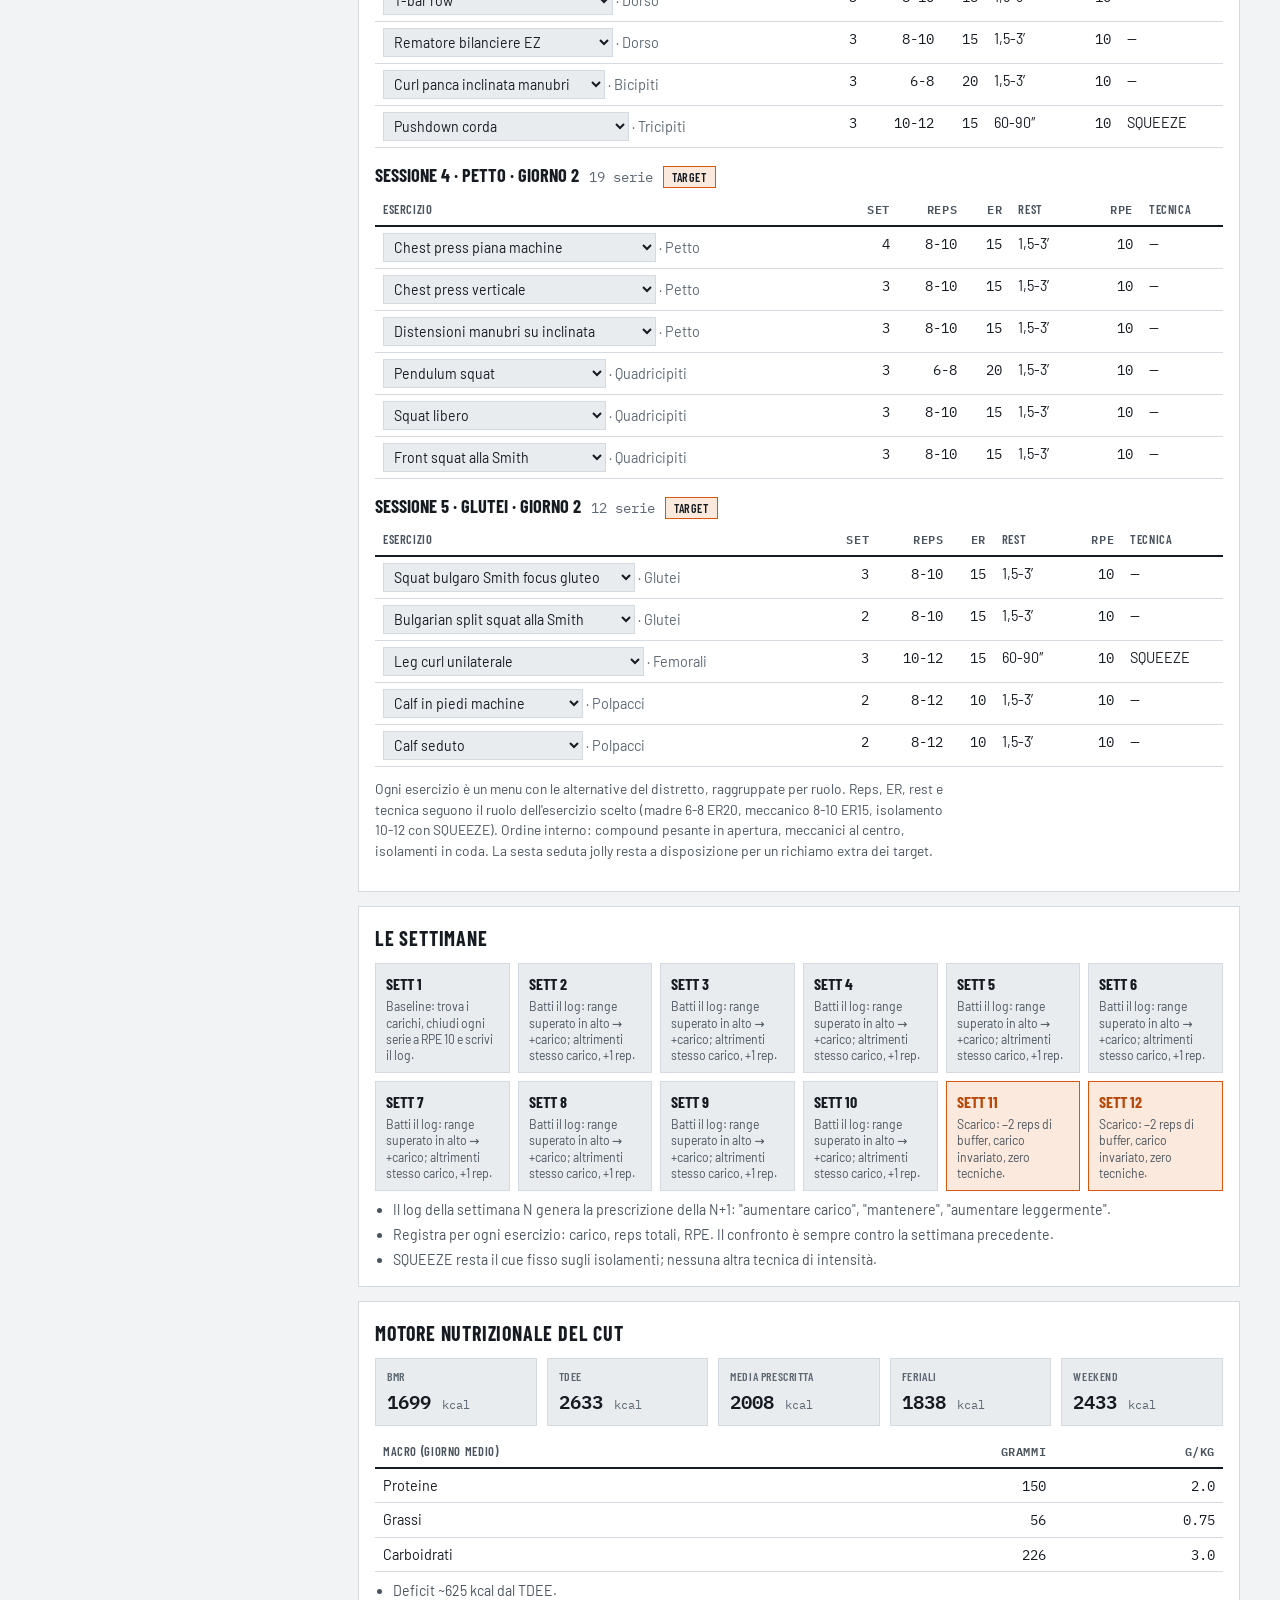
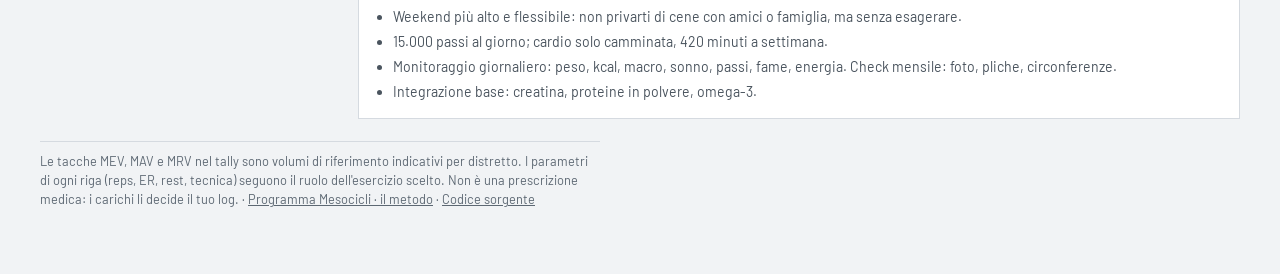
==== commit 09d0684f: "Correzioni dalle review SEO e accessibilità - CSS e fonts nel head, font trimmati con fallback metri" ====
--- a/app/index.html
+++ b/app/index.html
@@ -3,56 +3,65 @@
 <head>
 <meta charset="utf-8">
 <meta name="viewport" content="width=device-width, initial-scale=1">
-<title>App · Programma Mesocicli</title>
+<title>Genera il tuo mesociclo di specializzazione · Programma Mesocicli</title>
 <meta name="description" content="Genera il tuo mesociclo di specializzazione: scegli due distretti target e ottieni 5 sedute complete, volumi contro MEV/MAV/MRV e piano nutrizionale. Gratis, senza account.">
 <link rel="canonical" href="https://uppifyagency.github.io/programma-mesocicli/app/">
 <meta name="theme-color" media="(prefers-color-scheme: light)" content="#F1F3F5">
 <meta name="theme-color" media="(prefers-color-scheme: dark)" content="#13171C">
 <meta property="og:type" content="website">
-<meta property="og:title" content="App · Programma Mesocicli">
+<meta property="og:site_name" content="Programma Mesocicli">
+<meta property="og:title" content="Genera il tuo mesociclo di specializzazione">
 <meta property="og:description" content="Genera il tuo mesociclo di specializzazione: due distretti target, 5 sedute, double progression sul log.">
 <meta property="og:url" content="https://uppifyagency.github.io/programma-mesocicli/app/">
 <meta property="og:image" content="https://uppifyagency.github.io/programma-mesocicli/assets/og.png">
 <meta property="og:locale" content="it_IT">
+<meta property="og:image:width" content="1200">
+<meta property="og:image:height" content="630">
+<meta property="og:image:alt" content="Programma Mesocicli: due distretti target, cinque sedute, un log da battere">
 <meta name="twitter:card" content="summary_large_image">
+<meta name="twitter:title" content="Genera il tuo mesociclo di specializzazione">
+<meta name="twitter:description" content="Due distretti target, 5 sedute, esercizi intercambiabili e piano calorico. Gratis, senza account.">
+<meta name="twitter:image" content="https://uppifyagency.github.io/programma-mesocicli/assets/og.png">
 <link rel="icon" href="../assets/favicon.svg" type="image/svg+xml">
+<link rel="apple-touch-icon" href="../assets/apple-touch-icon.png">
 <link rel="preconnect" href="https://fonts.googleapis.com">
 <link rel="preconnect" href="https://fonts.gstatic.com" crossorigin>
-</head>
-<body>
-<link rel="stylesheet" href="https://fonts.googleapis.com/css2?family=Barlow+Condensed:wght@600;700&family=Barlow:wght@400;500;600&family=IBM+Plex+Mono:wght@400;500;600&display=swap">
+<link rel="stylesheet" href="https://fonts.googleapis.com/css2?family=Barlow+Condensed:wght@600;700&family=Barlow:wght@400;600&family=IBM+Plex+Mono:wght@400;600&display=swap">
 <style>
+@font-face{font-family:"Barlow Condensed Fallback";src:local("Arial Narrow");size-adjust:88%;}
 :root{
-  --bg:#F1F3F5; --surface:#FFFFFF; --surface2:#E9ECEF; --ink:#161B22; --ink2:#4A545E; --ink3:#7B8794;
-  --line:#D5DAE0; --accent:#D9560B; --accent-ink:#FFFFFF; --accent-soft:#FBE9DD;
+  --bg:#F1F3F5; --surface:#FFFFFF; --surface2:#E9ECEF; --ink:#161B22; --ink2:#4A545E; --ink3:#5D6873;
+  --line:#D5DAE0; --accent:#D9560B; --accent-text:#B84708; --accent-ink:#FFFFFF; --accent-soft:#FBE9DD;
   --ok:#2E7D46; --warn:#B07C0A; --crit:#B3362A; --ok-soft:#DDEEE3; --warn-soft:#F5EBD0; --crit-soft:#F6DEDB;
   --chip-on:#161B22; --chip-on-ink:#FFFFFF;
 }
 @media (prefers-color-scheme: dark){
   :root:not([data-theme="light"]){
-    --bg:#13171C; --surface:#1B2128; --surface2:#232A33; --ink:#E8ECEF; --ink2:#A8B2BC; --ink3:#77828D;
-    --line:#313A44; --accent:#F0762E; --accent-ink:#181206; --accent-soft:#3A2617;
+    --bg:#13171C; --surface:#1B2128; --surface2:#232A33; --ink:#E8ECEF; --ink2:#A8B2BC; --ink3:#87929D;
+    --line:#313A44; --accent:#F0762E; --accent-text:#F0762E; --accent-ink:#181206; --accent-soft:#3A2617;
     --ok:#5CB878; --warn:#D9A93C; --crit:#E06A5D; --ok-soft:#1E3226; --warn-soft:#372D14; --crit-soft:#3B211E;
     --chip-on:#E8ECEF; --chip-on-ink:#13171C;
   }
 }
 :root[data-theme="dark"]{
-  --bg:#13171C; --surface:#1B2128; --surface2:#232A33; --ink:#E8ECEF; --ink2:#A8B2BC; --ink3:#77828D;
-  --line:#313A44; --accent:#F0762E; --accent-ink:#181206; --accent-soft:#3A2617;
+  --bg:#13171C; --surface:#1B2128; --surface2:#232A33; --ink:#E8ECEF; --ink2:#A8B2BC; --ink3:#87929D;
+  --line:#313A44; --accent:#F0762E; --accent-text:#F0762E; --accent-ink:#181206; --accent-soft:#3A2617;
   --ok:#5CB878; --warn:#D9A93C; --crit:#E06A5D; --ok-soft:#1E3226; --warn-soft:#372D14; --crit-soft:#3B211E;
   --chip-on:#E8ECEF; --chip-on-ink:#13171C;
 }
 *{box-sizing:border-box}
+.skip{position:absolute; left:-9999px; top:0; background:var(--accent-text); color:var(--accent-ink); padding:8px 14px; z-index:99;}
+.skip:focus{left:12px; top:12px;}
 body{background:var(--bg); color:var(--ink); font-family:Barlow,system-ui,sans-serif; font-size:15px; line-height:1.5; margin:0; padding:0;}
 .wrap{max-width:1240px; margin:0 auto; padding:20px 20px 64px;}
-h1,h2,h3{font-family:"Barlow Condensed","Arial Narrow",sans-serif; text-wrap:balance; margin:0;}
+h1,h2,h3{font-family:"Barlow Condensed","Barlow Condensed Fallback","Arial Narrow",sans-serif; text-wrap:balance; margin:0;}
 h1{font-size:2.1rem; font-weight:700; letter-spacing:.01em; text-transform:uppercase;}
 h2{font-size:1.25rem; font-weight:700; text-transform:uppercase; letter-spacing:.04em;}
 h3{font-size:1.02rem; font-weight:600; text-transform:uppercase; letter-spacing:.05em; color:var(--ink2);}
 .mono{font-family:"IBM Plex Mono",ui-monospace,monospace; font-variant-numeric:tabular-nums;}
 header.site{display:flex; align-items:baseline; gap:14px; flex-wrap:wrap; border-bottom:3px solid var(--ink); padding-bottom:12px; margin-bottom:18px;}
 header.site .sub{color:var(--ink2); font-size:.92rem; max-width:62ch;}
-.tag{display:inline-block; background:var(--accent); color:var(--accent-ink); font-family:"Barlow Condensed",sans-serif; font-weight:700; text-transform:uppercase; letter-spacing:.06em; padding:2px 9px; font-size:.85rem;}
+.tag{display:inline-block; background:var(--accent-text); color:var(--accent-ink); font-family:"Barlow Condensed","Barlow Condensed Fallback",sans-serif; font-weight:700; text-transform:uppercase; letter-spacing:.06em; padding:2px 9px; font-size:.85rem;}
 .layout{display:grid; grid-template-columns:300px 1fr; gap:18px; align-items:start;}
 @media (max-width:900px){ .layout{grid-template-columns:1fr;} }
 .panel{background:var(--surface); border:1px solid var(--line); padding:16px;}
@@ -61,9 +70,9 @@
 @media (max-width:900px){ .rail{position:static;} }
 .field{margin-top:14px;}
 .field:first-of-type{margin-top:10px;}
-label.lbl{display:block; font-family:"Barlow Condensed",sans-serif; font-weight:600; text-transform:uppercase; letter-spacing:.06em; font-size:.82rem; color:var(--ink2); margin-bottom:6px;}
+label.lbl, span.lbl{display:block; font-family:"Barlow Condensed","Barlow Condensed Fallback",sans-serif; font-weight:600; text-transform:uppercase; letter-spacing:.06em; font-size:.82rem; color:var(--ink2); margin-bottom:6px;}
 .chips{display:flex; flex-wrap:wrap; gap:6px;}
-.chip{border:1px solid var(--line); background:var(--surface2); color:var(--ink); padding:5px 11px; font-family:"Barlow Condensed",sans-serif; font-weight:600; font-size:.92rem; text-transform:uppercase; letter-spacing:.03em; cursor:pointer;}
+.chip{border:1px solid var(--line); background:var(--surface2); color:var(--ink); padding:5px 11px; font-family:"Barlow Condensed","Barlow Condensed Fallback",sans-serif; font-weight:600; font-size:.92rem; text-transform:uppercase; letter-spacing:.03em; cursor:pointer;}
 .chip[aria-pressed="true"]{background:var(--chip-on); color:var(--chip-on-ink); border-color:var(--chip-on);}
 .chip:focus-visible, .seg button:focus-visible, .switch:focus-visible, input:focus-visible, select:focus-visible{outline:2px solid var(--accent); outline-offset:2px;}
 .seg{display:flex; border:1px solid var(--line);}
@@ -81,18 +90,18 @@
 .hint{font-size:.82rem; color:var(--ink3); margin-top:5px;}
 .grid2{display:grid; grid-template-columns:1fr 1fr; gap:10px;}
 table{border-collapse:collapse; width:100%; font-size:.9rem;}
-th{font-family:"Barlow Condensed",sans-serif; font-weight:600; text-transform:uppercase; letter-spacing:.05em; font-size:.78rem; color:var(--ink2); text-align:left; padding:6px 8px; border-bottom:2px solid var(--ink);}
+th{font-family:"Barlow Condensed","Barlow Condensed Fallback",sans-serif; font-weight:600; text-transform:uppercase; letter-spacing:.05em; font-size:.78rem; color:var(--ink2); text-align:left; padding:6px 8px; border-bottom:2px solid var(--ink);}
 td{padding:6px 8px; border-bottom:1px solid var(--line); vertical-align:top;}
 td.num, th.num{text-align:right; font-family:"IBM Plex Mono",monospace; font-variant-numeric:tabular-nums; white-space:nowrap;}
 .scroll{overflow-x:auto;}
 .sess{margin-top:14px;}
 .sess-head{display:flex; align-items:baseline; gap:10px; flex-wrap:wrap; margin-bottom:4px;}
-.sess-head .n{font-family:"Barlow Condensed",sans-serif; font-weight:700; font-size:1.15rem; text-transform:uppercase;}
+.sess-head .n{font-family:"Barlow Condensed","Barlow Condensed Fallback",sans-serif; font-weight:700; font-size:1.15rem; text-transform:uppercase;}
 .sess-head .meta{color:var(--ink3); font-size:.85rem; font-family:"IBM Plex Mono",monospace;}
-.pill{display:inline-block; padding:1px 8px; font-size:.75rem; font-family:"Barlow Condensed",sans-serif; font-weight:600; text-transform:uppercase; letter-spacing:.05em; border:1px solid var(--line); color:var(--ink2);}
+.pill{display:inline-block; padding:1px 8px; font-size:.75rem; font-family:"Barlow Condensed","Barlow Condensed Fallback",sans-serif; font-weight:600; text-transform:uppercase; letter-spacing:.05em; border:1px solid var(--line); color:var(--ink2);}
 .pill.target{background:var(--accent-soft); border-color:var(--accent); color:var(--ink);}
 .volrow{display:grid; grid-template-columns:110px 1fr 120px; gap:10px; align-items:center; padding:5px 0; border-bottom:1px solid var(--line);}
-.volrow .name{font-family:"Barlow Condensed",sans-serif; font-weight:600; text-transform:uppercase; font-size:.88rem;}
+.volrow .name{font-family:"Barlow Condensed","Barlow Condensed Fallback",sans-serif; font-weight:600; text-transform:uppercase; font-size:.88rem;}
 .bar{position:relative; height:14px; background:var(--surface2); border:1px solid var(--line);}
 .bar .fill{position:absolute; top:0; left:0; bottom:0;}
 .bar .mk{position:absolute; top:-3px; bottom:-3px; width:2px; background:var(--ink3);}
@@ -103,13 +112,13 @@
 .sw{width:10px; height:10px; display:inline-block;}
 .weeks{display:grid; grid-template-columns:repeat(auto-fill,minmax(118px,1fr)); gap:8px; margin-top:10px;}
 .wk{border:1px solid var(--line); background:var(--surface2); padding:8px 10px;}
-.wk .wn{font-family:"Barlow Condensed",sans-serif; font-weight:700; font-size:1rem; text-transform:uppercase;}
+.wk .wn{font-family:"Barlow Condensed","Barlow Condensed Fallback",sans-serif; font-weight:700; font-size:1rem; text-transform:uppercase;}
 .wk .wt{font-size:.76rem; color:var(--ink2); margin-top:2px; line-height:1.35;}
 .wk.deload{background:var(--accent-soft); border-color:var(--accent);}
-.wk.deload .wn{color:var(--accent);}
+.wk.deload .wn{color:var(--accent-text);}
 .kpis{display:grid; grid-template-columns:repeat(auto-fit,minmax(130px,1fr)); gap:10px; margin-top:10px;}
 .kpi{border:1px solid var(--line); background:var(--surface2); padding:9px 11px;}
-.kpi .k{font-size:.74rem; text-transform:uppercase; letter-spacing:.05em; color:var(--ink3); font-family:"Barlow Condensed",sans-serif; font-weight:600;}
+.kpi .k{font-size:.74rem; text-transform:uppercase; letter-spacing:.05em; color:var(--ink3); font-family:"Barlow Condensed","Barlow Condensed Fallback",sans-serif; font-weight:600;}
 .kpi .v{font-family:"IBM Plex Mono",monospace; font-size:1.18rem; font-weight:600; margin-top:2px;}
 .kpi .v small{font-size:.72rem; color:var(--ink3); font-weight:400;}
 .note{font-size:.86rem; color:var(--ink2); max-width:72ch;}
@@ -117,7 +126,9 @@
 ul.tight li{margin-top:4px;}
 .footer{margin-top:22px; color:var(--ink3); font-size:.8rem; border-top:1px solid var(--line); padding-top:10px; max-width:80ch;}
 </style>
-
+</head>
+<body>
+<a class="skip" href="#out">Salta al contenuto</a>
 <div class="wrap">
 <header class="site">
   <h1>Programma Mesocicli</h1>
@@ -130,13 +141,13 @@
     <div class="panel">
       <h2>Configurazione</h2>
       <div class="field">
-        <label class="lbl">Distretti target (scegline 2)</label>
-        <div class="chips" id="chips"></div>
+        <span class="lbl" id="lblTargets">Distretti target (scegline 2)</span>
+        <div class="chips" id="chips" role="group" aria-labelledby="lblTargets"></div>
         <div class="hint" id="chipHint"></div>
       </div>
       <div class="field">
-        <label class="lbl">Durata mesociclo</label>
-        <div class="seg" id="durSeg" role="group" aria-label="Durata in settimane"></div>
+        <span class="lbl" id="lblDur">Durata mesociclo</span>
+        <div class="seg" id="durSeg" role="group" aria-labelledby="lblDur"></div>
       </div>
       <div class="field switchrow">
         <label class="lbl" style="margin:0" for="deloadBtn">Scarico programmato</label>
@@ -170,7 +181,7 @@
   <main id="out"></main>
 </div>
 
-<div class="footer">Le tacche MEV, MAV e MRV nel tally sono volumi di riferimento indicativi per distretto. I parametri di ogni riga (reps, ER, rest, tecnica) seguono il ruolo dell'esercizio scelto. Non è una prescrizione medica: i carichi li decide il tuo log. · <a href="../" style="color:inherit">Home</a> · <a href="https://github.com/uppifyagency/programma-mesocicli" style="color:inherit" rel="noopener">Codice sorgente</a></div>
+<div class="footer">Le tacche MEV, MAV e MRV nel tally sono volumi di riferimento indicativi per distretto. I parametri di ogni riga (reps, ER, rest, tecnica) seguono il ruolo dell'esercizio scelto. Non è una prescrizione medica: i carichi li decide il tuo log. · <a href="../" style="color:inherit">Programma Mesocicli · il metodo</a> · <a href="https://github.com/uppifyagency/programma-mesocicli" style="color:inherit" rel="noopener">Codice sorgente</a></div>
 </div>
 
 <script>
@@ -310,15 +321,24 @@
 };
 /* parametri per ruolo */
 const RUOLI = {
-  madre:{reps:"6-8",  er:20, rest:"1,5-3'",  tec:""},
-  mecc: {reps:"8-10", er:15, rest:"1,5-3'",  tec:""},
-  iso:  {reps:"10-12",er:15, rest:"60-90''", tec:"SQUEEZE"},
+  madre:{reps:"6-8",  er:20, rest:"1,5-3\u2032",  tec:""},
+  mecc: {reps:"8-10", er:15, rest:"1,5-3\u2032",  tec:""},
+  iso:  {reps:"10-12",er:15, rest:"60-90\u2033", tec:"SQUEEZE"},
 };
 
 const STORE = "mesocicli.v1";
 let state = {targets:["petto","glutei"], dur:12, deload:true,
              peso:75, eta:30, alt:175, sesso:"M", mult:1.55, scelte:{}};
 try{ const s = JSON.parse(localStorage.getItem(STORE)); if(s && Array.isArray(s.targets)) state = Object.assign(state, s); }catch(e){}
+/* lo storage puo' contenere uno stato vecchio o manomesso: si sanifica sempre */
+state.targets = (Array.isArray(state.targets)?state.targets:[]).filter(k=>DISTRETTI[k]).slice(0,2);
+if(state.targets.length<2) state.targets = ["petto","dorso"].filter(k=>!state.targets.includes(k)).slice(0,2-state.targets.length).concat(state.targets);
+if(![8,12,16].includes(state.dur)) state.dur = 12;
+state.deload = state.deload!==false;
+if(state.sesso!=="F") state.sesso = "M";
+const CLAMP = {peso:[40,150,75], eta:[16,80,30], alt:[140,210,175], mult:[1.2,1.9,1.55]};
+Object.keys(CLAMP).forEach(k=>{ const [lo,hi,dv]=CLAMP[k]; const v=Number(state[k]); state[k]=isFinite(v)?Math.min(hi,Math.max(lo,v)):dv; });
+if(!state.scelte || typeof state.scelte!=="object" || Array.isArray(state.scelte)) state.scelte = {};
 function save(){ try{ localStorage.setItem(STORE, JSON.stringify(state)); }catch(e){} }
 
 /* ---------- allocazione volume ---------- */
@@ -349,7 +369,7 @@
   // ogni slot ha una chiave stabile e l'utente può cambiarne l'esercizio dal menu
   const pool = POOL[key]; const out = [];
   sets.forEach((s,i)=>{
-    const slot = key+"|"+((startIdx+i) % pool.length);
+    const slot = key+"|"+(startIdx+i);
     let idx = (startIdx+i) % pool.length;
     const sc = state.scelte && state.scelte[slot];
     if(Number.isInteger(sc) && pool[sc]) idx = sc;
@@ -580,7 +600,8 @@
 $("#deloadBtn").onclick = ()=>{ state.deload=!state.deload; $("#deloadBtn").setAttribute("aria-pressed", state.deload?"true":"false"); save(); render(); };
 [["peso","peso"],["eta","eta"],["alt","alt"]].forEach(([id,k])=>{
   const el=$("#"+id); el.value=state[k];
-  el.oninput=()=>{ const v=parseFloat(el.value); if(isFinite(v)&&v>0){ state[k]=v; save(); render(); } };
+  el.oninput=()=>{ const v=parseFloat(el.value); const lo=parseFloat(el.min), hi=parseFloat(el.max);
+    if(isFinite(v)&&v>=lo&&v<=hi){ state[k]=v; save(); render(); } };
 });
 $("#sesso").value=state.sesso; $("#sesso").onchange=e=>{ state.sesso=e.target.value; save(); render(); };
 $("#mult").value=String(state.mult); $("#mult").onchange=e=>{ state.mult=parseFloat(e.target.value); save(); render(); };
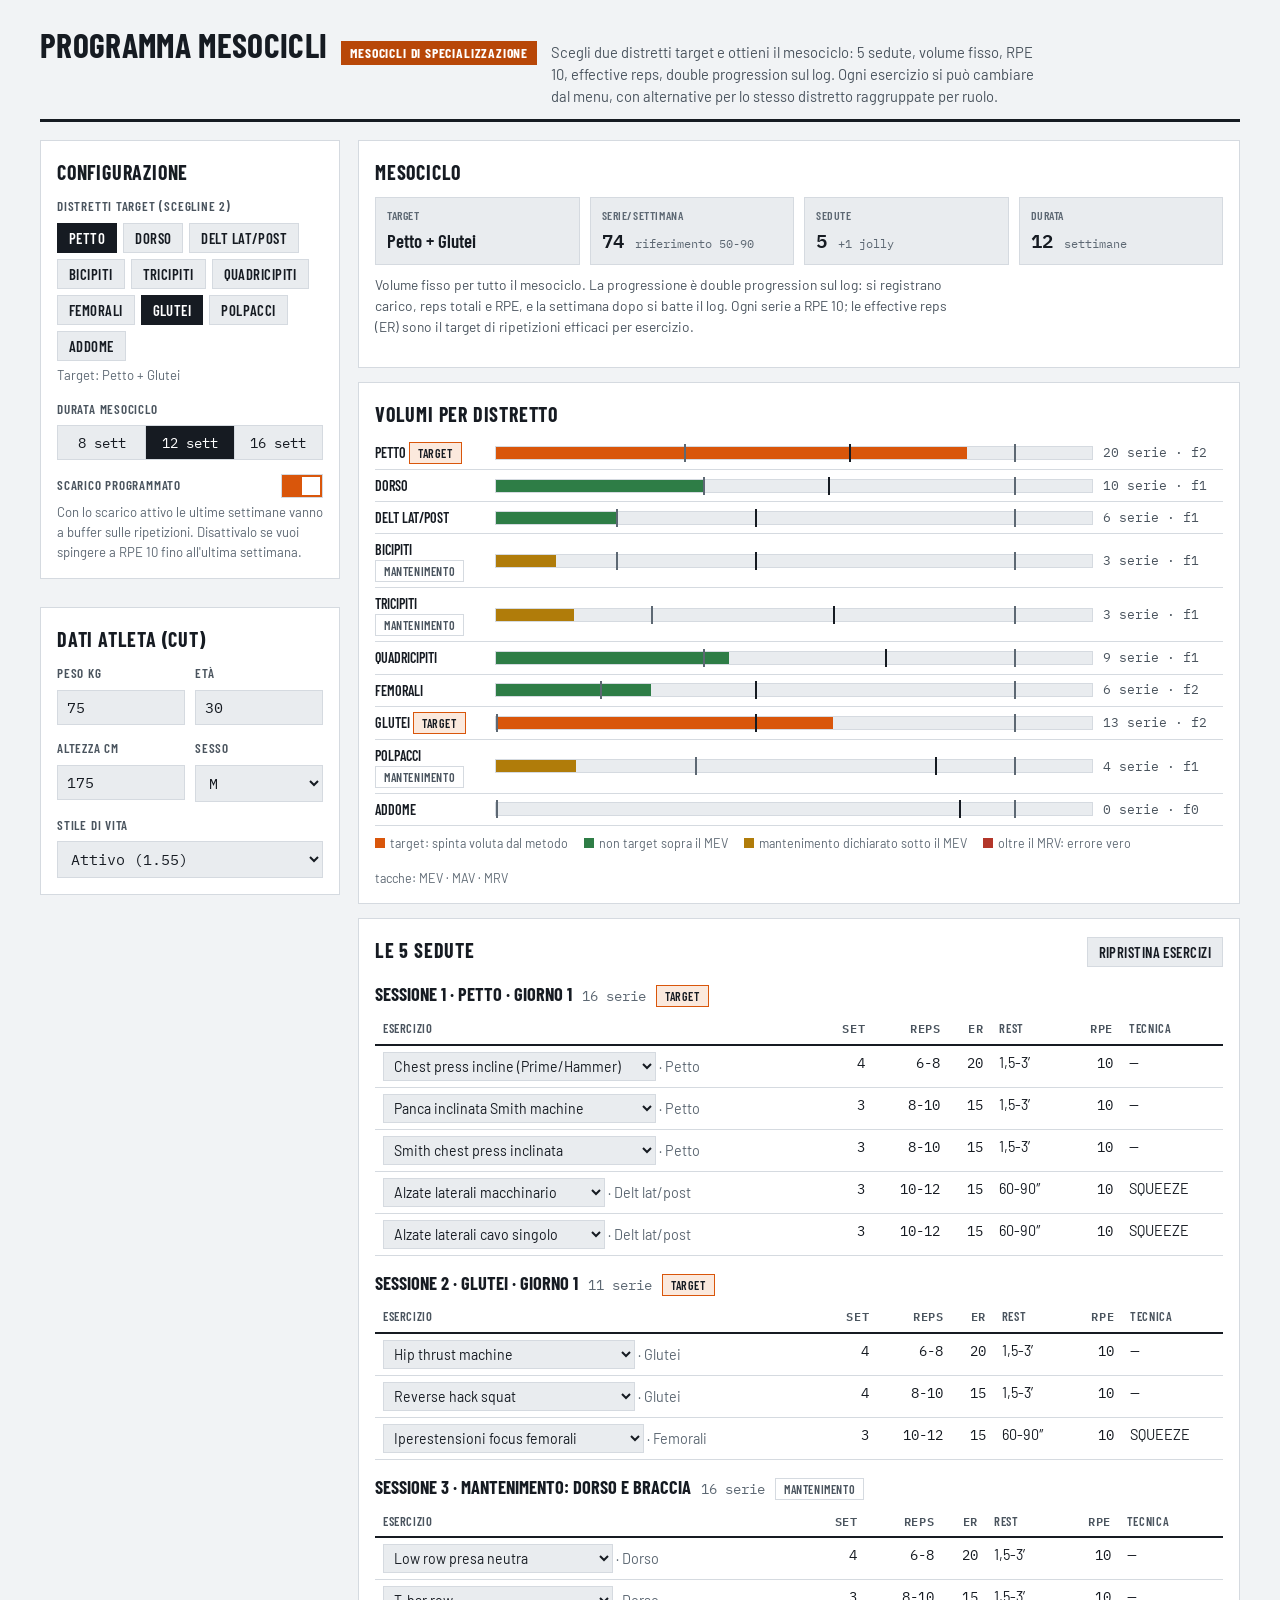
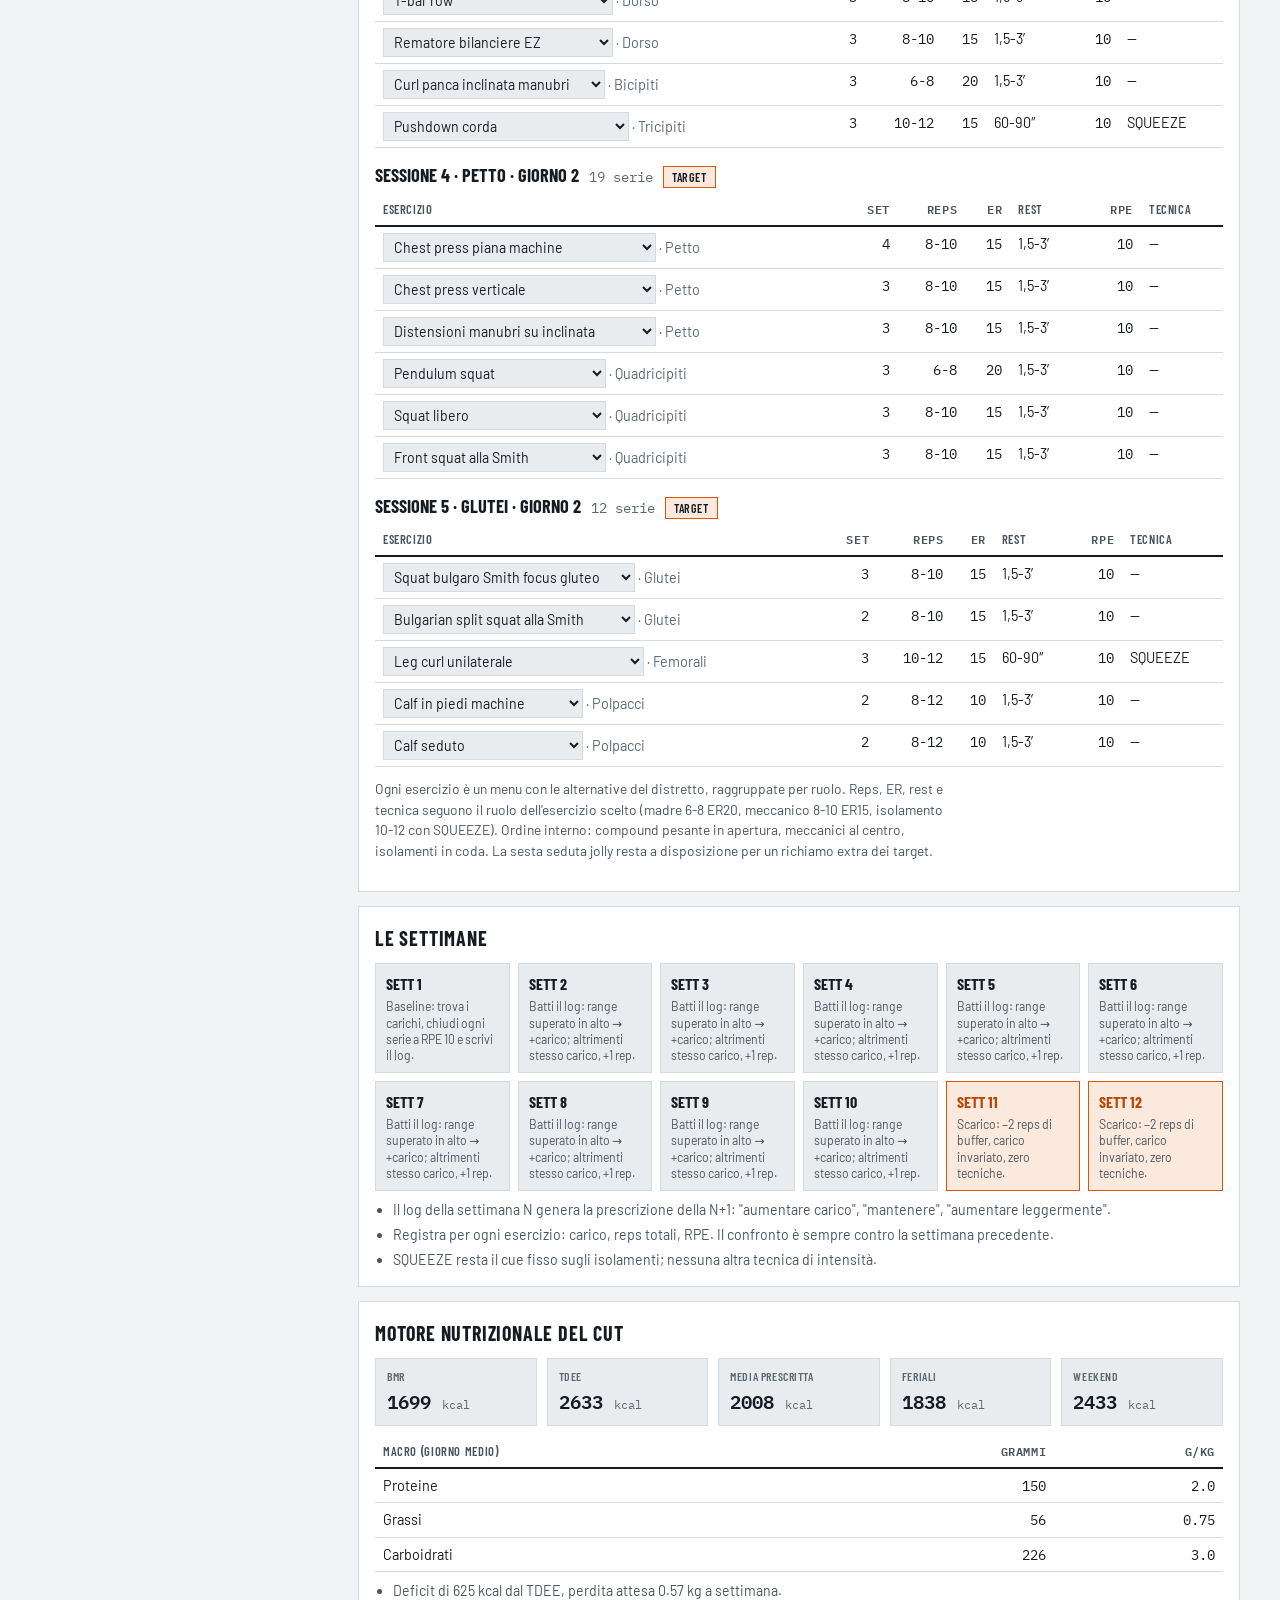
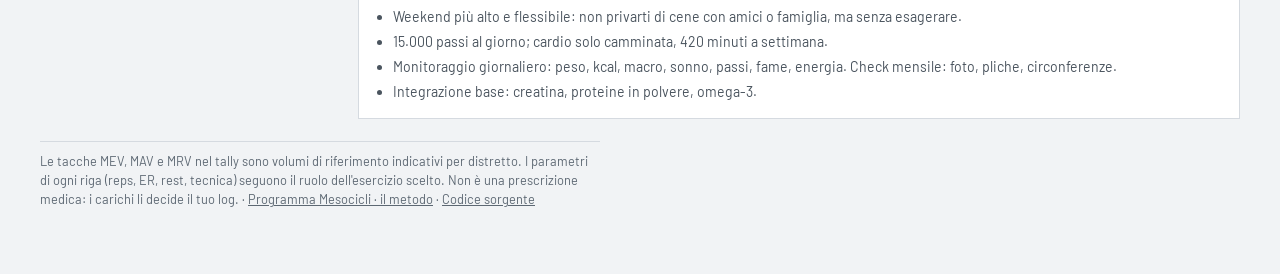
==== commit 6577904e: "Landing riposizionata sul cut, con calcolatore in pagina - Calcolatore in hero: eta, sesso, peso, al" ====
--- a/app/index.html
+++ b/app/index.html
@@ -339,6 +339,23 @@
 const CLAMP = {peso:[40,150,75], eta:[16,80,30], alt:[140,210,175], mult:[1.2,1.9,1.55]};
 Object.keys(CLAMP).forEach(k=>{ const [lo,hi,dv]=CLAMP[k]; const v=Number(state[k]); state[k]=isFinite(v)?Math.min(hi,Math.max(lo,v)):dv; });
 if(!state.scelte || typeof state.scelte!=="object" || Array.isArray(state.scelte)) state.scelte = {};
+/* la landing passa i dati del calcolatore in querystring: si applicano sopra lo stato salvato */
+try{
+  const q = new URLSearchParams(location.search);
+  if(Array.from(q.keys()).length){
+    if(q.has("sesso")) state.sesso = q.get("sesso")==="F" ? "F" : "M";
+    Object.keys(CLAMP).forEach(k=>{
+      if(!q.has(k)) return;
+      const [lo,hi] = CLAMP[k]; const v = Number(q.get(k));
+      if(isFinite(v)) state[k] = Math.min(hi, Math.max(lo, v));
+    });
+    const t = (q.get("target")||"").split(",").filter(k=>DISTRETTI[k]).slice(0,2);
+    if(t.length===2) state.targets = t;
+    const d = Number(q.get("dur")); if([8,12,16].includes(d)) state.dur = d;
+    save();
+    if(history.replaceState) history.replaceState(null, "", location.pathname);
+  }
+}catch(e){}
 function save(){ try{ localStorage.setItem(STORE, JSON.stringify(state)); }catch(e){} }
 
 /* ---------- allocazione volume ---------- */
@@ -456,12 +473,17 @@
   const {peso, eta, alt, sesso, mult} = state;
   const bmr = 10*peso + 6.25*alt - 5*eta + (sesso==="M"?5:-161);
   const tdee = bmr*mult;
-  const media = Math.round(tdee - 625);
+  /* il deficit di riferimento e 625 kcal, ma non si scende sotto il metabolismo basale:
+     su soggetti leggeri 625 kcal sotto il TDEE finirebbero sotto il BMR */
+  const grezzo = Math.round(tdee - 625);
+  const media = Math.max(grezzo, Math.round(bmr));
+  const deficit = Math.round(tdee) - media;
+  const ridotto = media > grezzo;
   const feriali = media - 170;
   const weekend = Math.round((media*7 - feriali*5)/2);
   const P = Math.round(peso*2.0), F = Math.round(peso*0.75);
   const C = Math.max(0, Math.round((media - P*4 - F*9)/4));
-  return {bmr:Math.round(bmr), tdee:Math.round(tdee), media, feriali, weekend, P, F, C};
+  return {bmr:Math.round(bmr), tdee:Math.round(tdee), media, feriali, weekend, P, F, C, deficit, ridotto, kgSett:deficit*7/7700};
 }
 
 /* ---------- render ---------- */
@@ -589,7 +611,7 @@
   h += `<tr><td>Proteine</td><td class="num">${nut.P}</td><td class="num">${(nut.P/state.peso).toFixed(1)}</td></tr>`;
   h += `<tr><td>Grassi</td><td class="num">${nut.F}</td><td class="num">${(nut.F/state.peso).toFixed(2)}</td></tr>`;
   h += `<tr><td>Carboidrati</td><td class="num">${nut.C}</td><td class="num">${(nut.C/state.peso).toFixed(1)}</td></tr>`;
-  h += '</tbody></table></div><ul class="tight"><li>Deficit ~625 kcal dal TDEE.</li><li>Weekend più alto e flessibile: non privarti di cene con amici o famiglia, ma senza esagerare.</li><li>15.000 passi al giorno; cardio solo camminata, 420 minuti a settimana.</li><li>Monitoraggio giornaliero: peso, kcal, macro, sonno, passi, fame, energia. Check mensile: foto, pliche, circonferenze.</li><li>Integrazione base: creatina, proteine in polvere, omega-3.</li></ul></div>';
+  h += `</tbody></table></div><ul class="tight">${nut.ridotto ? `<li><b>Deficit ridotto a ${nut.deficit} kcal</b>: 625 kcal sotto il tuo dispendio ti porterebbero sotto il metabolismo basale, quindi il taglio si ferma al BMR. Perdita attesa ${nut.kgSett.toFixed(2)} kg a settimana.</li>` : `<li>Deficit di ${nut.deficit} kcal dal TDEE, perdita attesa ${nut.kgSett.toFixed(2)} kg a settimana.</li>`}<li>Weekend più alto e flessibile: non privarti di cene con amici o famiglia, ma senza esagerare.</li><li>15.000 passi al giorno; cardio solo camminata, 420 minuti a settimana.</li><li>Monitoraggio giornaliero: peso, kcal, macro, sonno, passi, fame, energia. Check mensile: foto, pliche, circonferenze.</li><li>Integrazione base: creatina, proteine in polvere, omega-3.</li></ul></div>`;
 
   out.innerHTML = h;
 }
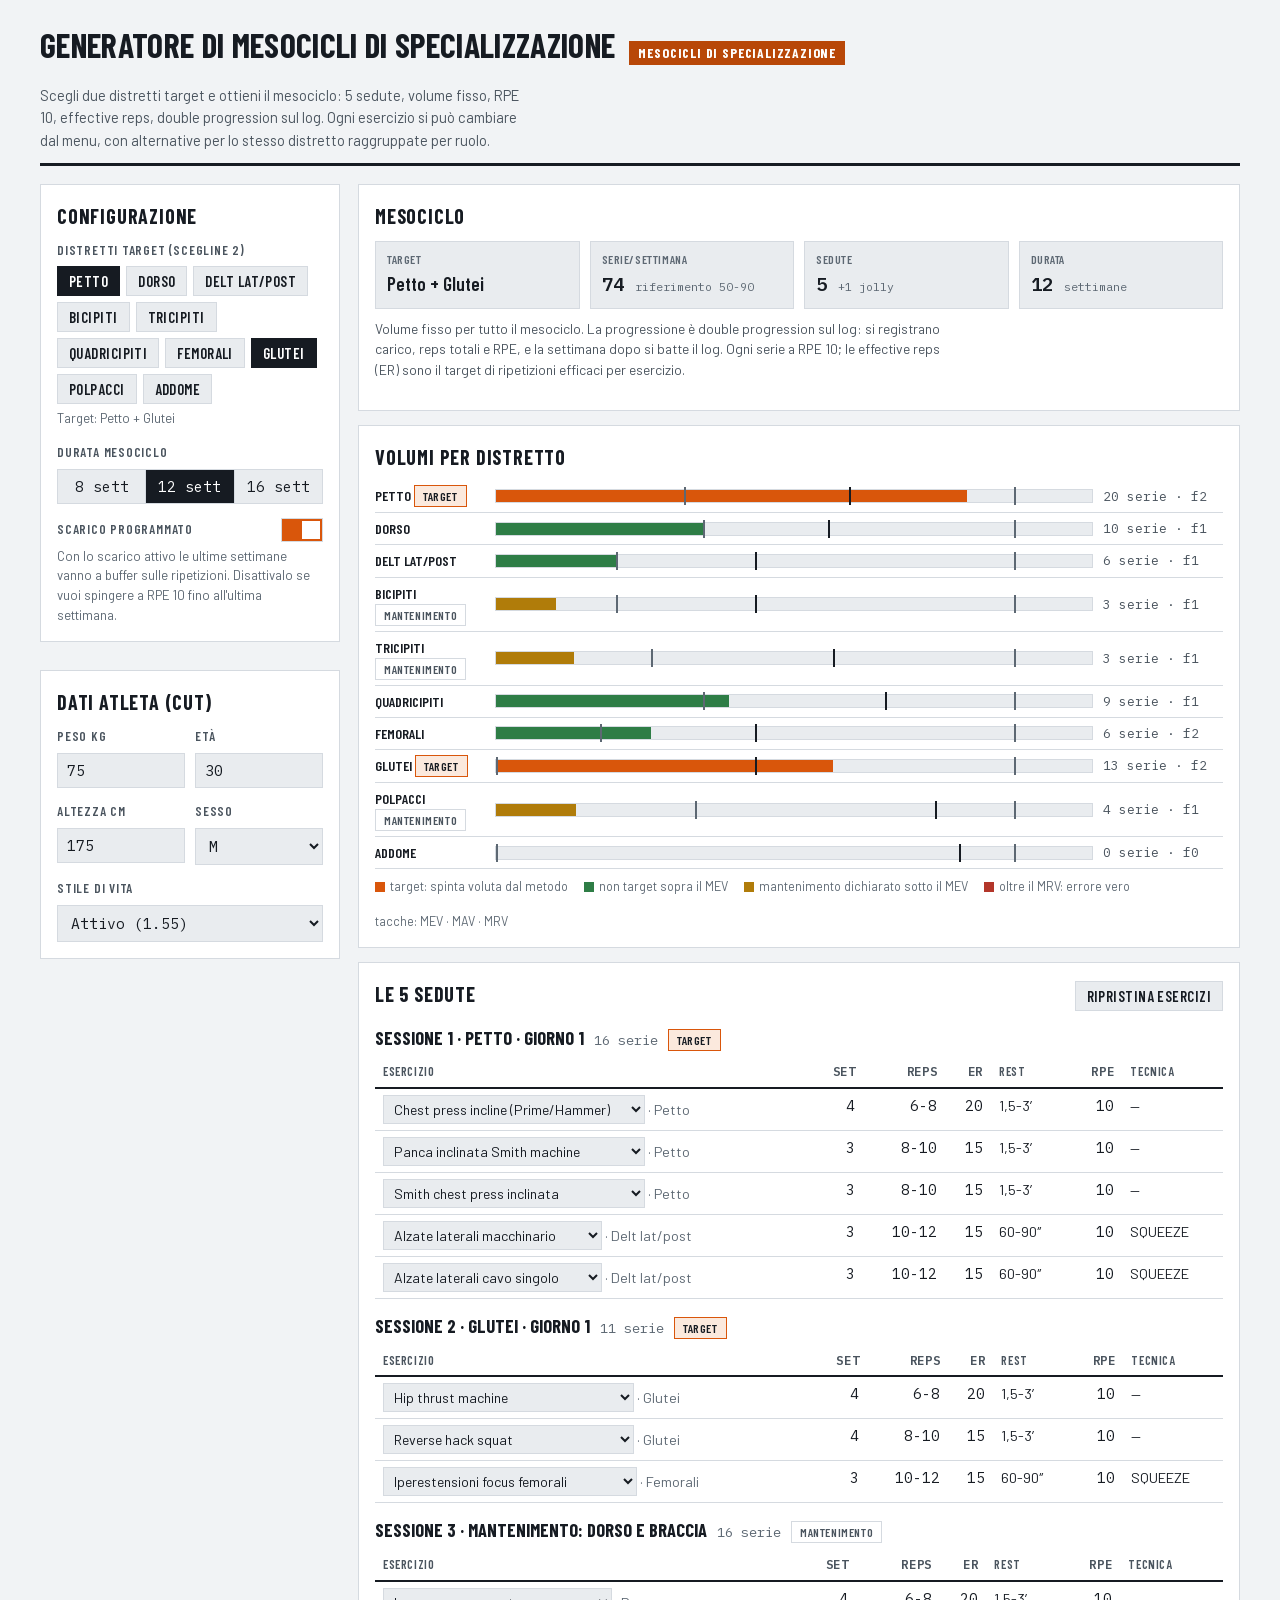
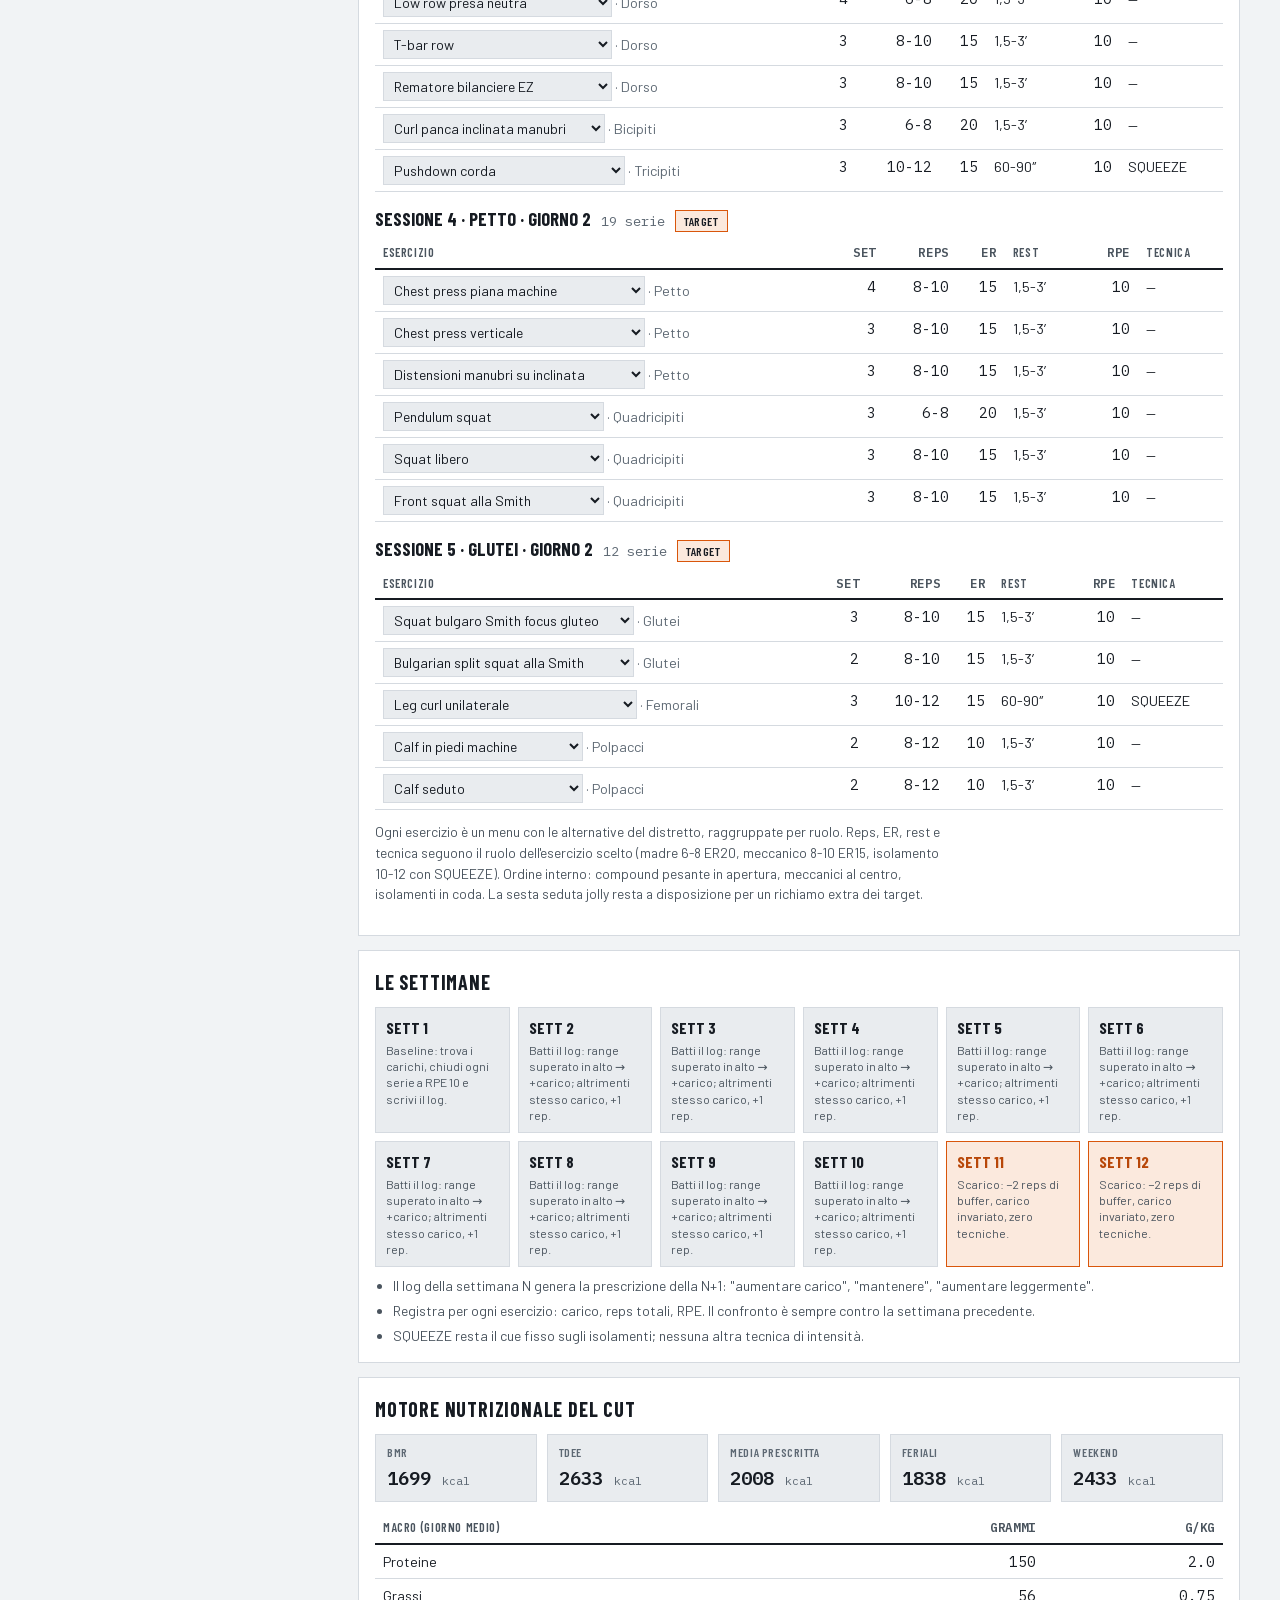
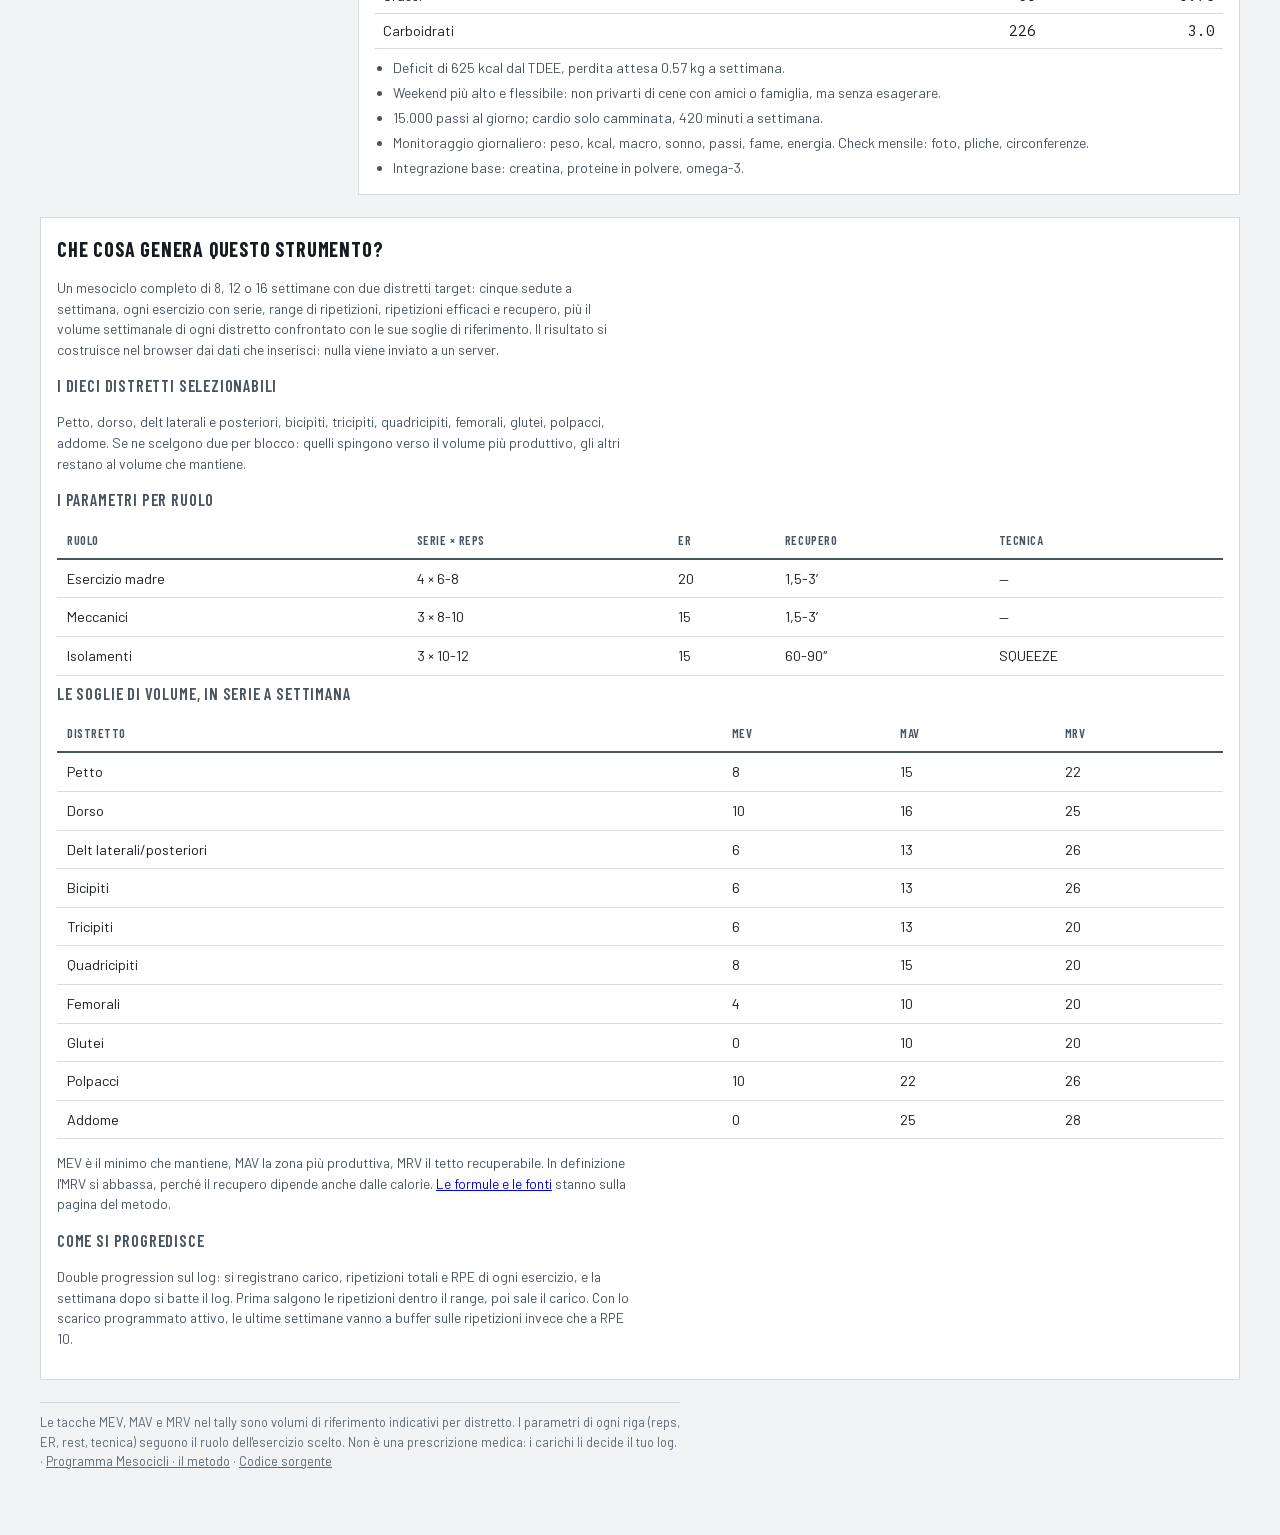
==== commit 4c1b627c: "SEO/GEO: heading-as-question, schema @graph, metodologia con fonti, font self-hosted Tecnica: - font" ====
--- a/app/index.html
+++ b/app/index.html
@@ -3,17 +3,21 @@
 <head>
 <meta charset="utf-8">
 <meta name="viewport" content="width=device-width, initial-scale=1">
-<title>Genera il tuo mesociclo di specializzazione · Programma Mesocicli</title>
-<meta name="description" content="Genera il tuo mesociclo di specializzazione: scegli due distretti target e ottieni 5 sedute complete, volumi contro MEV/MAV/MRV e piano nutrizionale. Gratis, senza account.">
-<link rel="canonical" href="https://uppifyagency.github.io/programma-mesocicli/app/">
+<title>Generatore di mesocicli: scheda palestra 5 giorni in cut | Programma Mesocicli</title>
+<meta name="description" content="Genera la scheda: due distretti target, 5 sedute a settimana con serie, ripetizioni e recuperi, volumi confrontati con MEV, MAV e MRV e piano calorico. Gratis, senza account.">
+<link rel="canonical" href="https://programma-mesocicli.vercel.app/app/">
+<meta name="robots" content="index,follow,max-snippet:-1,max-image-preview:large,max-video-preview:-1">
+<meta name="author" content="Programma Mesocicli">
+<link rel="alternate" hreflang="it-IT" href="https://programma-mesocicli.vercel.app/app/">
+<link rel="alternate" hreflang="x-default" href="https://programma-mesocicli.vercel.app/app/">
 <meta name="theme-color" media="(prefers-color-scheme: light)" content="#F1F3F5">
 <meta name="theme-color" media="(prefers-color-scheme: dark)" content="#13171C">
 <meta property="og:type" content="website">
 <meta property="og:site_name" content="Programma Mesocicli">
 <meta property="og:title" content="Genera il tuo mesociclo di specializzazione">
 <meta property="og:description" content="Genera il tuo mesociclo di specializzazione: due distretti target, 5 sedute, double progression sul log.">
-<meta property="og:url" content="https://uppifyagency.github.io/programma-mesocicli/app/">
-<meta property="og:image" content="https://uppifyagency.github.io/programma-mesocicli/assets/og.png">
+<meta property="og:url" content="https://programma-mesocicli.vercel.app/app/">
+<meta property="og:image" content="https://programma-mesocicli.vercel.app/assets/og.png">
 <meta property="og:locale" content="it_IT">
 <meta property="og:image:width" content="1200">
 <meta property="og:image:height" content="630">
@@ -21,13 +25,24 @@
 <meta name="twitter:card" content="summary_large_image">
 <meta name="twitter:title" content="Genera il tuo mesociclo di specializzazione">
 <meta name="twitter:description" content="Due distretti target, 5 sedute, esercizi intercambiabili e piano calorico. Gratis, senza account.">
-<meta name="twitter:image" content="https://uppifyagency.github.io/programma-mesocicli/assets/og.png">
+<meta name="twitter:image" content="https://programma-mesocicli.vercel.app/assets/og.png">
 <link rel="icon" href="../assets/favicon.svg" type="image/svg+xml">
 <link rel="apple-touch-icon" href="../assets/apple-touch-icon.png">
-<link rel="preconnect" href="https://fonts.googleapis.com">
-<link rel="preconnect" href="https://fonts.gstatic.com" crossorigin>
-<link rel="stylesheet" href="https://fonts.googleapis.com/css2?family=Barlow+Condensed:wght@600;700&family=Barlow:wght@400;600&family=IBM+Plex+Mono:wght@400;600&display=swap">
+<link rel="preload" href="../assets/fonts/barlow-condensed-700-latin.woff2" as="font" type="font/woff2" crossorigin>
+<link rel="preload" href="../assets/fonts/barlow-400-latin.woff2" as="font" type="font/woff2" crossorigin>
 <style>
+@font-face { font-family: 'Barlow'; font-style: normal; font-weight: 400; font-display: swap; src: url(../assets/fonts/barlow-400-latin-ext.woff2) format('woff2'); unicode-range: U+0100-02BA, U+02BD-02C5, U+02C7-02CC, U+02CE-02D7, U+02DD-02FF, U+0304, U+0308, U+0329, U+1D00-1DBF, U+1E00-1E9F, U+1EF2-1EFF, U+2020, U+20A0-20AB, U+20AD-20C0, U+2113, U+2C60-2C7F, U+A720-A7FF; }
+@font-face { font-family: 'Barlow'; font-style: normal; font-weight: 400; font-display: swap; src: url(../assets/fonts/barlow-400-latin.woff2) format('woff2'); unicode-range: U+0000-00FF, U+0131, U+0152-0153, U+02BB-02BC, U+02C6, U+02DA, U+02DC, U+0304, U+0308, U+0329, U+2000-206F, U+20AC, U+2122, U+2191, U+2193, U+2212, U+2215, U+FEFF, U+FFFD; }
+@font-face { font-family: 'Barlow'; font-style: normal; font-weight: 600; font-display: swap; src: url(../assets/fonts/barlow-600-latin-ext.woff2) format('woff2'); unicode-range: U+0100-02BA, U+02BD-02C5, U+02C7-02CC, U+02CE-02D7, U+02DD-02FF, U+0304, U+0308, U+0329, U+1D00-1DBF, U+1E00-1E9F, U+1EF2-1EFF, U+2020, U+20A0-20AB, U+20AD-20C0, U+2113, U+2C60-2C7F, U+A720-A7FF; }
+@font-face { font-family: 'Barlow'; font-style: normal; font-weight: 600; font-display: swap; src: url(../assets/fonts/barlow-600-latin.woff2) format('woff2'); unicode-range: U+0000-00FF, U+0131, U+0152-0153, U+02BB-02BC, U+02C6, U+02DA, U+02DC, U+0304, U+0308, U+0329, U+2000-206F, U+20AC, U+2122, U+2191, U+2193, U+2212, U+2215, U+FEFF, U+FFFD; }
+@font-face { font-family: 'Barlow Condensed'; font-style: normal; font-weight: 600; font-display: swap; src: url(../assets/fonts/barlow-condensed-600-latin-ext.woff2) format('woff2'); unicode-range: U+0100-02BA, U+02BD-02C5, U+02C7-02CC, U+02CE-02D7, U+02DD-02FF, U+0304, U+0308, U+0329, U+1D00-1DBF, U+1E00-1E9F, U+1EF2-1EFF, U+2020, U+20A0-20AB, U+20AD-20C0, U+2113, U+2C60-2C7F, U+A720-A7FF; }
+@font-face { font-family: 'Barlow Condensed'; font-style: normal; font-weight: 600; font-display: swap; src: url(../assets/fonts/barlow-condensed-600-latin.woff2) format('woff2'); unicode-range: U+0000-00FF, U+0131, U+0152-0153, U+02BB-02BC, U+02C6, U+02DA, U+02DC, U+0304, U+0308, U+0329, U+2000-206F, U+20AC, U+2122, U+2191, U+2193, U+2212, U+2215, U+FEFF, U+FFFD; }
+@font-face { font-family: 'Barlow Condensed'; font-style: normal; font-weight: 700; font-display: swap; src: url(../assets/fonts/barlow-condensed-700-latin-ext.woff2) format('woff2'); unicode-range: U+0100-02BA, U+02BD-02C5, U+02C7-02CC, U+02CE-02D7, U+02DD-02FF, U+0304, U+0308, U+0329, U+1D00-1DBF, U+1E00-1E9F, U+1EF2-1EFF, U+2020, U+20A0-20AB, U+20AD-20C0, U+2113, U+2C60-2C7F, U+A720-A7FF; }
+@font-face { font-family: 'Barlow Condensed'; font-style: normal; font-weight: 700; font-display: swap; src: url(../assets/fonts/barlow-condensed-700-latin.woff2) format('woff2'); unicode-range: U+0000-00FF, U+0131, U+0152-0153, U+02BB-02BC, U+02C6, U+02DA, U+02DC, U+0304, U+0308, U+0329, U+2000-206F, U+20AC, U+2122, U+2191, U+2193, U+2212, U+2215, U+FEFF, U+FFFD; }
+@font-face { font-family: 'IBM Plex Mono'; font-style: normal; font-weight: 400; font-display: swap; src: url(../assets/fonts/ibm-plex-mono-400-latin-ext.woff2) format('woff2'); unicode-range: U+0100-02BA, U+02BD-02C5, U+02C7-02CC, U+02CE-02D7, U+02DD-02FF, U+0304, U+0308, U+0329, U+1D00-1DBF, U+1E00-1E9F, U+1EF2-1EFF, U+2020, U+20A0-20AB, U+20AD-20C0, U+2113, U+2C60-2C7F, U+A720-A7FF; }
+@font-face { font-family: 'IBM Plex Mono'; font-style: normal; font-weight: 400; font-display: swap; src: url(../assets/fonts/ibm-plex-mono-400-latin.woff2) format('woff2'); unicode-range: U+0000-00FF, U+0131, U+0152-0153, U+02BB-02BC, U+02C6, U+02DA, U+02DC, U+0304, U+0308, U+0329, U+2000-206F, U+20AC, U+2122, U+2191, U+2193, U+2212, U+2215, U+FEFF, U+FFFD; }
+@font-face { font-family: 'IBM Plex Mono'; font-style: normal; font-weight: 600; font-display: swap; src: url(../assets/fonts/ibm-plex-mono-600-latin-ext.woff2) format('woff2'); unicode-range: U+0100-02BA, U+02BD-02C5, U+02C7-02CC, U+02CE-02D7, U+02DD-02FF, U+0304, U+0308, U+0329, U+1D00-1DBF, U+1E00-1E9F, U+1EF2-1EFF, U+2020, U+20A0-20AB, U+20AD-20C0, U+2113, U+2C60-2C7F, U+A720-A7FF; }
+@font-face { font-family: 'IBM Plex Mono'; font-style: normal; font-weight: 600; font-display: swap; src: url(../assets/fonts/ibm-plex-mono-600-latin.woff2) format('woff2'); unicode-range: U+0000-00FF, U+0131, U+0152-0153, U+02BB-02BC, U+02C6, U+02DA, U+02DC, U+0304, U+0308, U+0329, U+2000-206F, U+20AC, U+2122, U+2191, U+2193, U+2212, U+2215, U+FEFF, U+FFFD; }
 @font-face{font-family:"Barlow Condensed Fallback";src:local("Arial Narrow");size-adjust:88%;}
 :root{
   --bg:#F1F3F5; --surface:#FFFFFF; --surface2:#E9ECEF; --ink:#161B22; --ink2:#4A545E; --ink3:#5D6873;
@@ -125,13 +140,89 @@
 ul.tight{margin:8px 0 0; padding-left:18px; font-size:.88rem; color:var(--ink2);}
 ul.tight li{margin-top:4px;}
 .footer{margin-top:22px; color:var(--ink3); font-size:.8rem; border-top:1px solid var(--line); padding-top:10px; max-width:80ch;}
+.params-static{width:100%; border-collapse:collapse; margin:10px 0 6px; font-size:.9rem;}
+.params-static th{text-align:left; padding:8px 10px; border-bottom:2px solid currentColor; font-size:.8rem; text-transform:uppercase; letter-spacing:.04em;}
+.params-static td{padding:8px 10px; border-bottom:1px solid rgba(128,128,128,.28);}
+.sr-only{position:absolute;width:1px;height:1px;padding:0;margin:-1px;overflow:hidden;clip:rect(0 0 0 0);white-space:nowrap;border:0;}
 </style>
+<script type="application/ld+json">
+{
+  "@context": "https://schema.org",
+  "@graph": [
+    {
+      "@type": "WebPage",
+      "@id": "https://programma-mesocicli.vercel.app/app/#webpage",
+      "url": "https://programma-mesocicli.vercel.app/app/",
+      "name": "Generatore di mesocicli: scheda palestra 5 giorni in cut",
+      "inLanguage": "it-IT",
+      "isPartOf": {
+        "@id": "https://programma-mesocicli.vercel.app/#website"
+      },
+      "dateModified": "2026-08-26",
+      "mainEntity": {
+        "@id": "https://programma-mesocicli.vercel.app/#app"
+      },
+      "breadcrumb": {
+        "@id": "https://programma-mesocicli.vercel.app/app/#breadcrumb"
+      }
+    },
+    {
+      "@type": "BreadcrumbList",
+      "@id": "https://programma-mesocicli.vercel.app/app/#breadcrumb",
+      "itemListElement": [
+        {
+          "@type": "ListItem",
+          "position": 1,
+          "name": "Programma Mesocicli",
+          "item": "https://programma-mesocicli.vercel.app/"
+        },
+        {
+          "@type": "ListItem",
+          "position": 2,
+          "name": "Generatore",
+          "item": "https://programma-mesocicli.vercel.app/app/"
+        }
+      ]
+    },
+    {
+      "@type": [
+        "SoftwareApplication",
+        "WebApplication"
+      ],
+      "@id": "https://programma-mesocicli.vercel.app/#app",
+      "name": "Programma Mesocicli",
+      "url": "https://programma-mesocicli.vercel.app/app/",
+      "applicationCategory": "HealthApplication",
+      "applicationSubCategory": "Fitness",
+      "operatingSystem": "Qualsiasi browser web",
+      "browserRequirements": "Richiede JavaScript",
+      "inLanguage": "it-IT",
+      "isAccessibleForFree": true,
+      "offers": {
+        "@type": "Offer",
+        "price": "0",
+        "priceCurrency": "EUR",
+        "availability": "https://schema.org/InStock"
+      },
+      "license": "https://github.com/uppifyagency/programma-mesocicli/blob/main/LICENSE",
+      "codeRepository": "https://github.com/uppifyagency/programma-mesocicli",
+      "publisher": {
+        "@type": "Organization",
+        "@id": "https://programma-mesocicli.vercel.app/#organization",
+        "name": "Programma Mesocicli",
+        "url": "https://programma-mesocicli.vercel.app/"
+      },
+      "description": "Genera un mesociclo di specializzazione di 8, 12 o 16 settimane: due distretti target, cinque sedute a settimana con serie, ripetizioni, ripetizioni efficaci e recuperi, volumi confrontati con MEV, MAV e MRV e piano calorico dai tuoi dati."
+    }
+  ]
+}
+</script>
 </head>
 <body>
 <a class="skip" href="#out">Salta al contenuto</a>
 <div class="wrap">
 <header class="site">
-  <h1>Programma Mesocicli</h1>
+  <h1>Generatore di mesocicli di specializzazione</h1>
   <span class="tag">Mesocicli di specializzazione</span>
   <div class="sub">Scegli due distretti target e ottieni il mesociclo: 5 sedute, volume fisso, RPE 10, effective reps, double progression sul log. Ogni esercizio si può cambiare dal menu, con alternative per lo stesso distretto raggruppate per ruolo.</div>
 </header>
@@ -181,6 +272,48 @@
   <main id="out"></main>
 </div>
 
+
+<section id="cosa-genera" class="panel" style="margin-top:22px">
+  <h2>Che cosa genera questo strumento?</h2>
+  <p class="note">Un mesociclo completo di 8, 12 o 16 settimane con due distretti target: cinque sedute a settimana, ogni esercizio con serie, range di ripetizioni, ripetizioni efficaci e recupero, più il volume settimanale di ogni distretto confrontato con le sue soglie di riferimento. Il risultato si costruisce nel browser dai dati che inserisci: nulla viene inviato a un server.</p>
+
+  <h3>I dieci distretti selezionabili</h3>
+  <p class="note">Petto, dorso, delt laterali e posteriori, bicipiti, tricipiti, quadricipiti, femorali, glutei, polpacci, addome. Se ne scelgono due per blocco: quelli spingono verso il volume più produttivo, gli altri restano al volume che mantiene.</p>
+
+  <h3>I parametri per ruolo</h3>
+  <table class="params-static">
+    <caption class="sr-only">Serie, ripetizioni, ripetizioni efficaci e recupero per ciascun ruolo dell'esercizio</caption>
+    <thead><tr><th scope="col">Ruolo</th><th scope="col">Serie × reps</th><th scope="col">ER</th><th scope="col">Recupero</th><th scope="col">Tecnica</th></tr></thead>
+    <tbody>
+      <tr><td>Esercizio madre</td><td>4 × 6-8</td><td>20</td><td>1,5-3′</td><td>—</td></tr>
+      <tr><td>Meccanici</td><td>3 × 8-10</td><td>15</td><td>1,5-3′</td><td>—</td></tr>
+      <tr><td>Isolamenti</td><td>3 × 10-12</td><td>15</td><td>60-90″</td><td>SQUEEZE</td></tr>
+    </tbody>
+  </table>
+
+  <h3>Le soglie di volume, in serie a settimana</h3>
+  <table class="params-static">
+    <caption class="sr-only">Volumi di riferimento settimanali per distretto</caption>
+    <thead><tr><th scope="col">Distretto</th><th scope="col">MEV</th><th scope="col">MAV</th><th scope="col">MRV</th></tr></thead>
+    <tbody>
+      <tr><td>Petto</td><td>8</td><td>15</td><td>22</td></tr>
+      <tr><td>Dorso</td><td>10</td><td>16</td><td>25</td></tr>
+      <tr><td>Delt laterali/posteriori</td><td>6</td><td>13</td><td>26</td></tr>
+      <tr><td>Bicipiti</td><td>6</td><td>13</td><td>26</td></tr>
+      <tr><td>Tricipiti</td><td>6</td><td>13</td><td>20</td></tr>
+      <tr><td>Quadricipiti</td><td>8</td><td>15</td><td>20</td></tr>
+      <tr><td>Femorali</td><td>4</td><td>10</td><td>20</td></tr>
+      <tr><td>Glutei</td><td>0</td><td>10</td><td>20</td></tr>
+      <tr><td>Polpacci</td><td>10</td><td>22</td><td>26</td></tr>
+      <tr><td>Addome</td><td>0</td><td>25</td><td>28</td></tr>
+    </tbody>
+  </table>
+  <p class="note">MEV è il minimo che mantiene, MAV la zona più produttiva, MRV il tetto recuperabile. In definizione l'MRV si abbassa, perché il recupero dipende anche dalle calorie. <a href="../#metodologia">Le formule e le fonti</a> stanno sulla pagina del metodo.</p>
+
+  <h3>Come si progredisce</h3>
+  <p class="note">Double progression sul log: si registrano carico, ripetizioni totali e RPE di ogni esercizio, e la settimana dopo si batte il log. Prima salgono le ripetizioni dentro il range, poi sale il carico. Con lo scarico programmato attivo, le ultime settimane vanno a buffer sulle ripetizioni invece che a RPE 10.</p>
+</section>
+
 <div class="footer">Le tacche MEV, MAV e MRV nel tally sono volumi di riferimento indicativi per distretto. I parametri di ogni riga (reps, ER, rest, tecnica) seguono il ruolo dell'esercizio scelto. Non è una prescrizione medica: i carichi li decide il tuo log. · <a href="../" style="color:inherit">Programma Mesocicli · il metodo</a> · <a href="https://github.com/uppifyagency/programma-mesocicli" style="color:inherit" rel="noopener">Codice sorgente</a></div>
 </div>
 
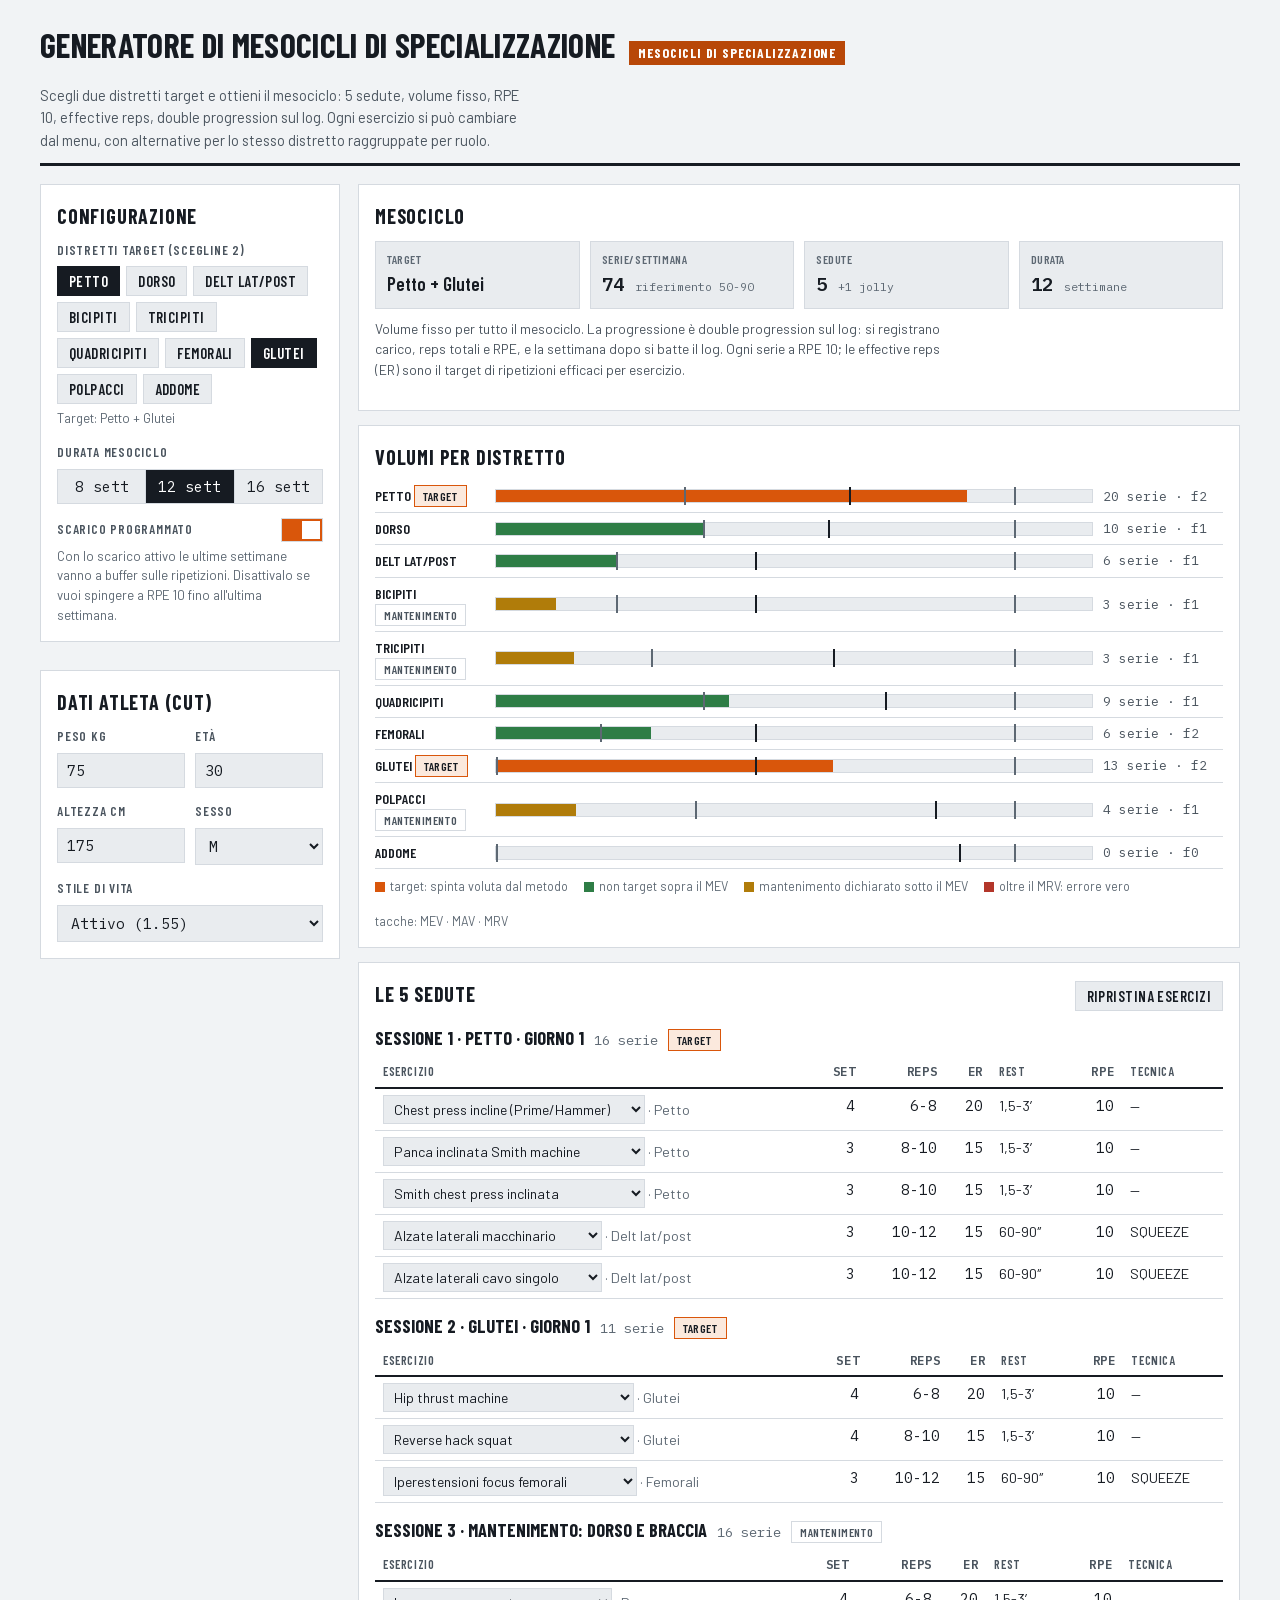
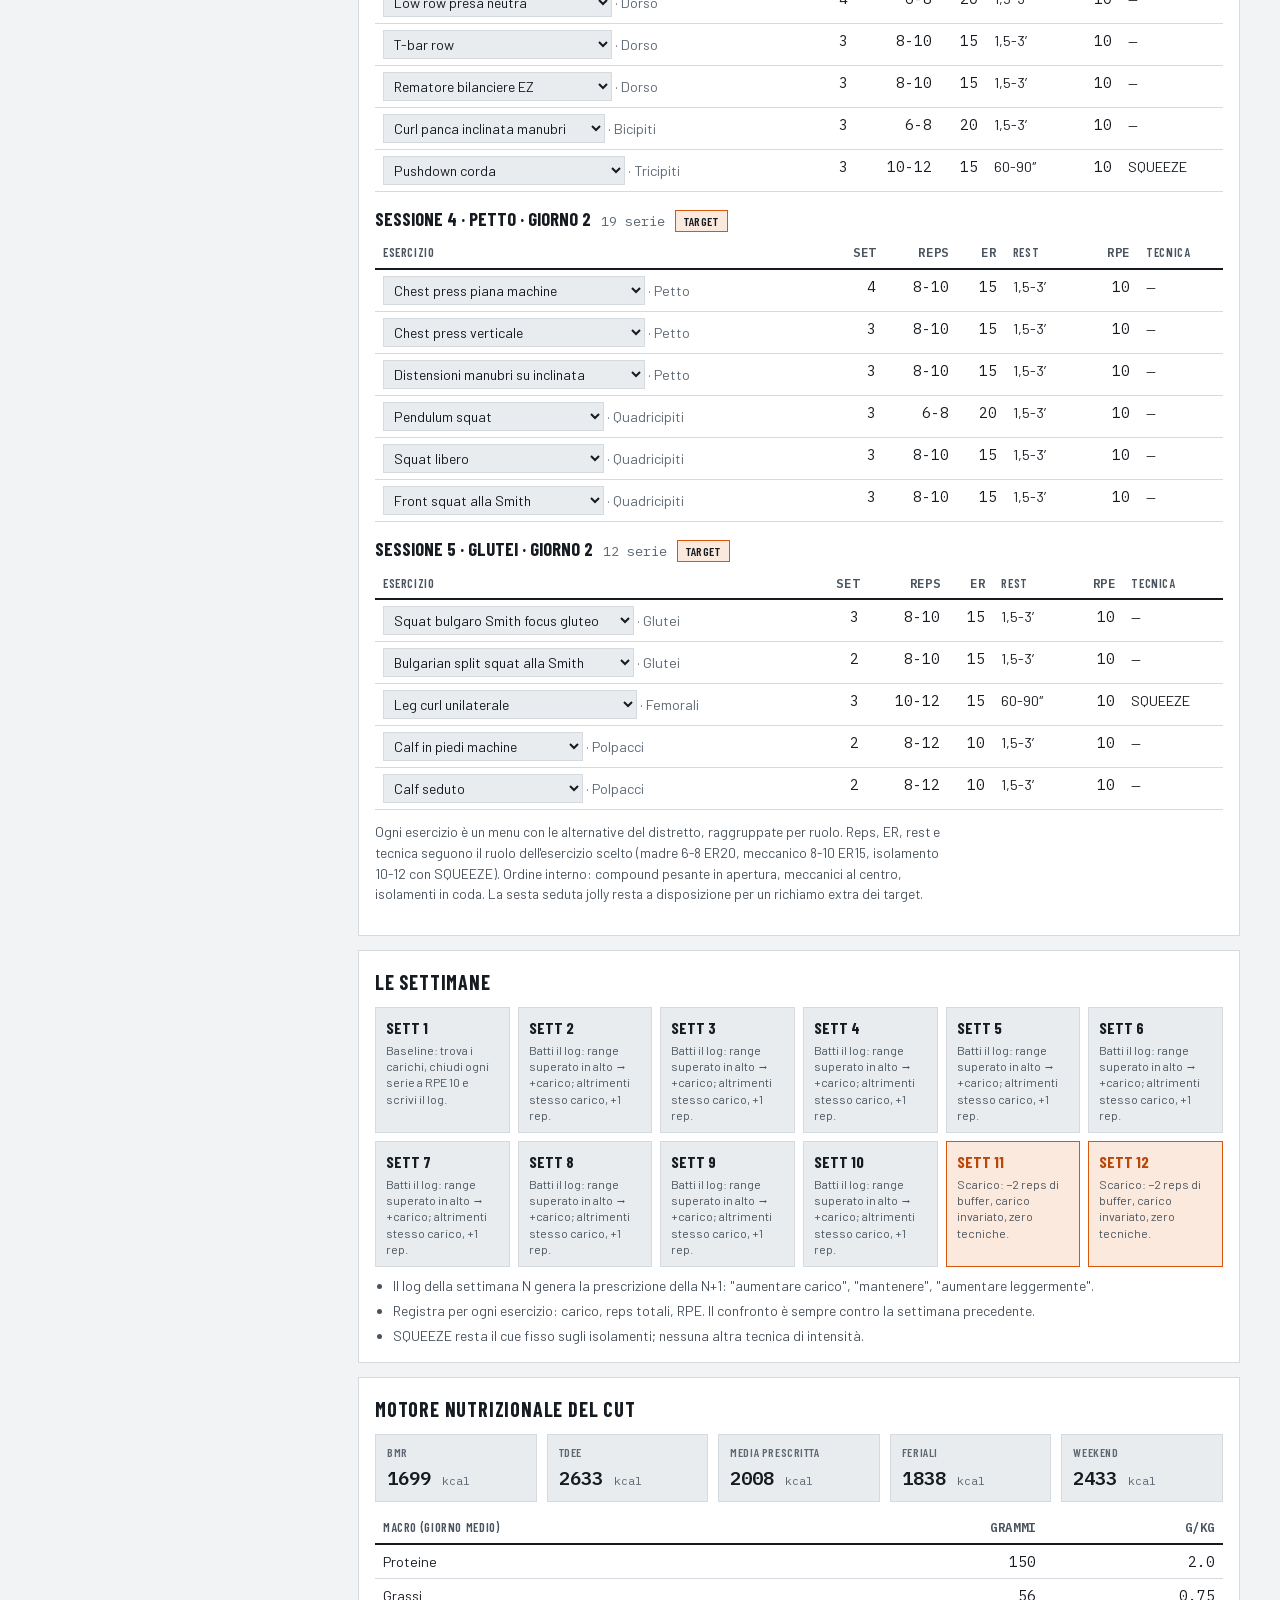
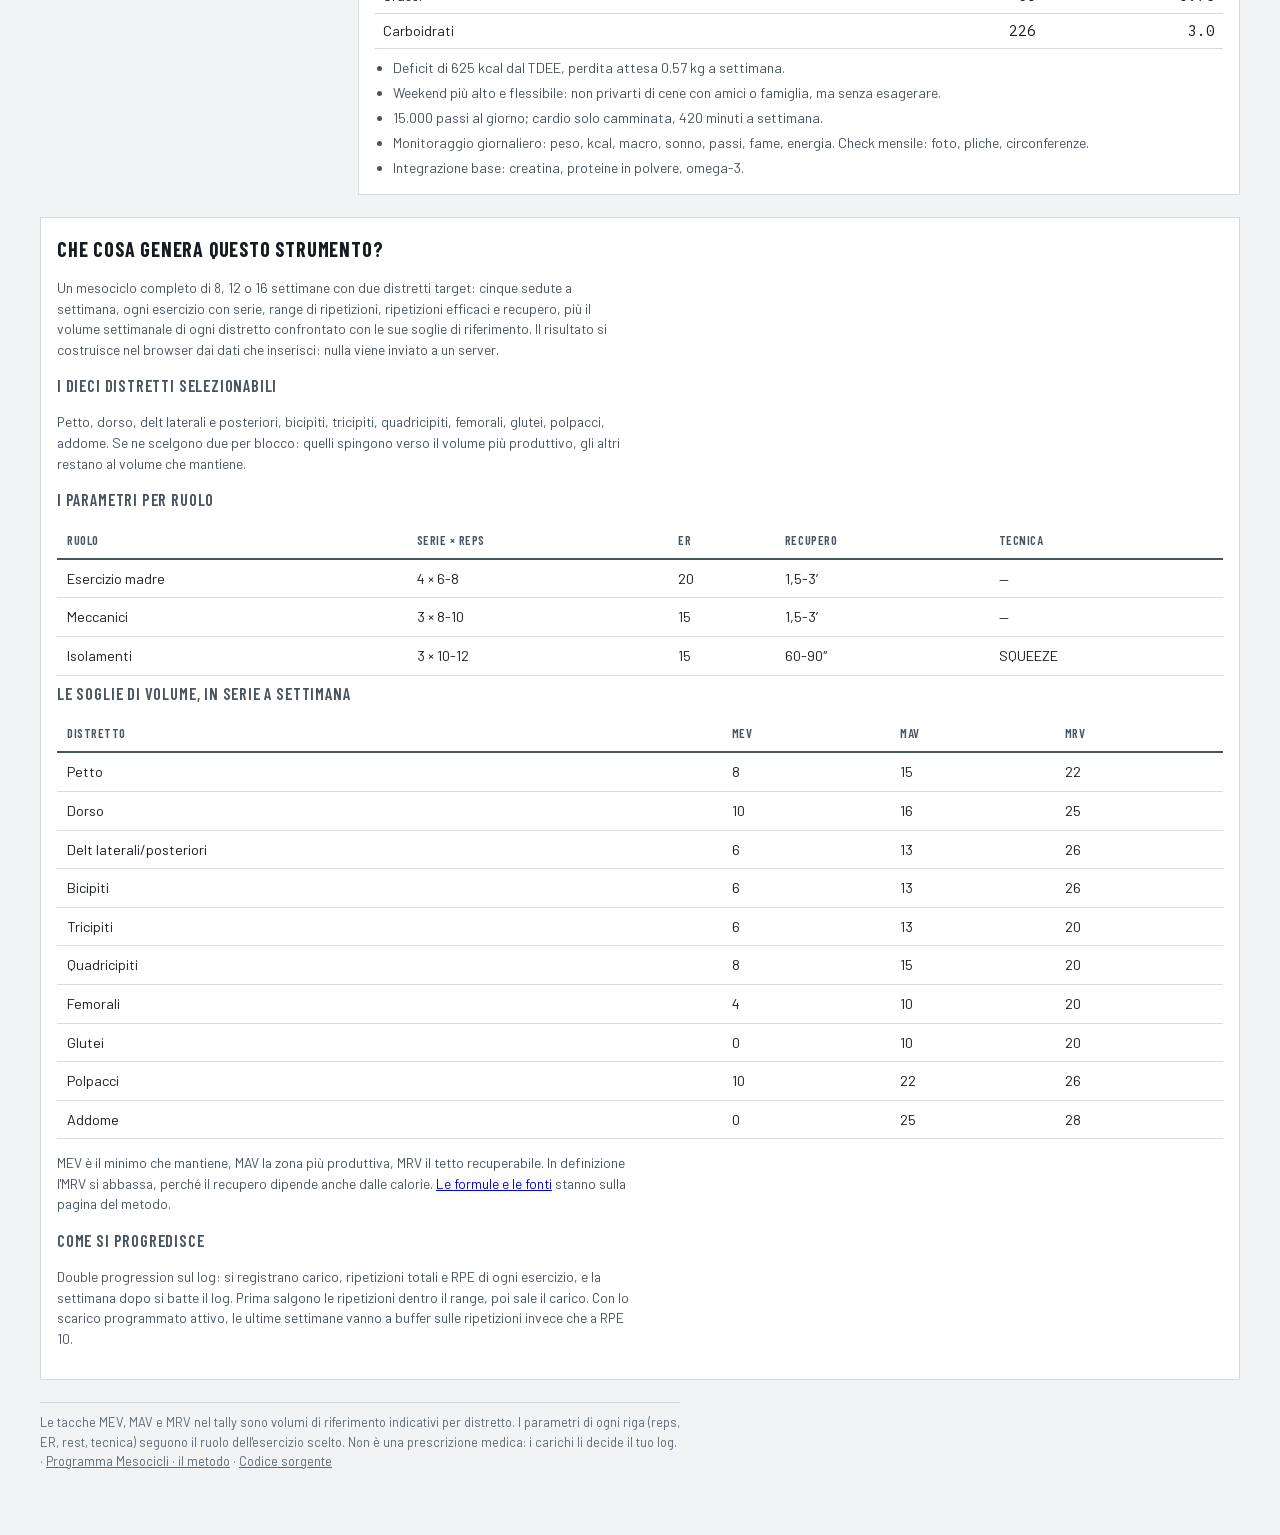
==== commit 59e76e0b: "CLS mobile 0,13 -> fallback con metriche allineate per Barlow e IBM Plex Mono Lighthouse mobile su r" ====
--- a/app/index.html
+++ b/app/index.html
@@ -31,6 +31,8 @@
 <link rel="preload" href="../assets/fonts/barlow-condensed-700-latin.woff2" as="font" type="font/woff2" crossorigin>
 <link rel="preload" href="../assets/fonts/barlow-400-latin.woff2" as="font" type="font/woff2" crossorigin>
 <style>
+@font-face{font-family:"Barlow Fallback";src:local("Arial"),local("Helvetica Neue"),local("Liberation Sans");size-adjust:97.6%;ascent-override:100%;descent-override:20%;line-gap-override:0%;}
+@font-face{font-family:"IBM Plex Mono Fallback";src:local("Courier New"),local("Liberation Mono");size-adjust:100%;ascent-override:102.5%;descent-override:27.5%;line-gap-override:0%;}
 @font-face { font-family: 'Barlow'; font-style: normal; font-weight: 400; font-display: swap; src: url(../assets/fonts/barlow-400-latin-ext.woff2) format('woff2'); unicode-range: U+0100-02BA, U+02BD-02C5, U+02C7-02CC, U+02CE-02D7, U+02DD-02FF, U+0304, U+0308, U+0329, U+1D00-1DBF, U+1E00-1E9F, U+1EF2-1EFF, U+2020, U+20A0-20AB, U+20AD-20C0, U+2113, U+2C60-2C7F, U+A720-A7FF; }
 @font-face { font-family: 'Barlow'; font-style: normal; font-weight: 400; font-display: swap; src: url(../assets/fonts/barlow-400-latin.woff2) format('woff2'); unicode-range: U+0000-00FF, U+0131, U+0152-0153, U+02BB-02BC, U+02C6, U+02DA, U+02DC, U+0304, U+0308, U+0329, U+2000-206F, U+20AC, U+2122, U+2191, U+2193, U+2212, U+2215, U+FEFF, U+FFFD; }
 @font-face { font-family: 'Barlow'; font-style: normal; font-weight: 600; font-display: swap; src: url(../assets/fonts/barlow-600-latin-ext.woff2) format('woff2'); unicode-range: U+0100-02BA, U+02BD-02C5, U+02C7-02CC, U+02CE-02D7, U+02DD-02FF, U+0304, U+0308, U+0329, U+1D00-1DBF, U+1E00-1E9F, U+1EF2-1EFF, U+2020, U+20A0-20AB, U+20AD-20C0, U+2113, U+2C60-2C7F, U+A720-A7FF; }
@@ -67,13 +69,13 @@
 *{box-sizing:border-box}
 .skip{position:absolute; left:-9999px; top:0; background:var(--accent-text); color:var(--accent-ink); padding:8px 14px; z-index:99;}
 .skip:focus{left:12px; top:12px;}
-body{background:var(--bg); color:var(--ink); font-family:Barlow,system-ui,sans-serif; font-size:15px; line-height:1.5; margin:0; padding:0;}
+body{background:var(--bg); color:var(--ink); font-family:Barlow,"Barlow Fallback",system-ui,sans-serif; font-size:15px; line-height:1.5; margin:0; padding:0;}
 .wrap{max-width:1240px; margin:0 auto; padding:20px 20px 64px;}
 h1,h2,h3{font-family:"Barlow Condensed","Barlow Condensed Fallback","Arial Narrow",sans-serif; text-wrap:balance; margin:0;}
 h1{font-size:2.1rem; font-weight:700; letter-spacing:.01em; text-transform:uppercase;}
 h2{font-size:1.25rem; font-weight:700; text-transform:uppercase; letter-spacing:.04em;}
 h3{font-size:1.02rem; font-weight:600; text-transform:uppercase; letter-spacing:.05em; color:var(--ink2);}
-.mono{font-family:"IBM Plex Mono",ui-monospace,monospace; font-variant-numeric:tabular-nums;}
+.mono{font-family:"IBM Plex Mono","IBM Plex Mono Fallback",ui-monospace,monospace; font-variant-numeric:tabular-nums;}
 header.site{display:flex; align-items:baseline; gap:14px; flex-wrap:wrap; border-bottom:3px solid var(--ink); padding-bottom:12px; margin-bottom:18px;}
 header.site .sub{color:var(--ink2); font-size:.92rem; max-width:62ch;}
 .tag{display:inline-block; background:var(--accent-text); color:var(--accent-ink); font-family:"Barlow Condensed","Barlow Condensed Fallback",sans-serif; font-weight:700; text-transform:uppercase; letter-spacing:.06em; padding:2px 9px; font-size:.85rem;}
@@ -91,7 +93,7 @@
 .chip[aria-pressed="true"]{background:var(--chip-on); color:var(--chip-on-ink); border-color:var(--chip-on);}
 .chip:focus-visible, .seg button:focus-visible, .switch:focus-visible, input:focus-visible, select:focus-visible{outline:2px solid var(--accent); outline-offset:2px;}
 .seg{display:flex; border:1px solid var(--line);}
-.seg button{flex:1; border:0; background:var(--surface2); color:var(--ink); padding:7px 0; font-family:"IBM Plex Mono",monospace; font-size:.9rem; cursor:pointer;}
+.seg button{flex:1; border:0; background:var(--surface2); color:var(--ink); padding:7px 0; font-family:"IBM Plex Mono","IBM Plex Mono Fallback",monospace; font-size:.9rem; cursor:pointer;}
 .seg button + button{border-left:1px solid var(--line);}
 .seg button[aria-pressed="true"]{background:var(--chip-on); color:var(--chip-on-ink);}
 .switchrow{display:flex; align-items:center; justify-content:space-between; gap:10px;}
@@ -100,19 +102,19 @@
 .switch[aria-pressed="true"]{background:var(--accent);}
 .switch[aria-pressed="true"]::after{left:20px; background:var(--accent-ink);}
 @media (prefers-reduced-motion: reduce){ .switch::after{transition:none;} }
-input[type=number], select{width:100%; border:1px solid var(--line); background:var(--surface2); color:var(--ink); padding:7px 9px; font-family:"IBM Plex Mono",monospace; font-size:.92rem;}
-select.exsel{width:auto; min-width:200px; max-width:320px; padding:4px 6px; font-family:Barlow,system-ui,sans-serif; font-size:.88rem;}
+input[type=number], select{width:100%; border:1px solid var(--line); background:var(--surface2); color:var(--ink); padding:7px 9px; font-family:"IBM Plex Mono","IBM Plex Mono Fallback",monospace; font-size:.92rem;}
+select.exsel{width:auto; min-width:200px; max-width:320px; padding:4px 6px; font-family:Barlow,"Barlow Fallback",system-ui,sans-serif; font-size:.88rem;}
 .hint{font-size:.82rem; color:var(--ink3); margin-top:5px;}
 .grid2{display:grid; grid-template-columns:1fr 1fr; gap:10px;}
 table{border-collapse:collapse; width:100%; font-size:.9rem;}
 th{font-family:"Barlow Condensed","Barlow Condensed Fallback",sans-serif; font-weight:600; text-transform:uppercase; letter-spacing:.05em; font-size:.78rem; color:var(--ink2); text-align:left; padding:6px 8px; border-bottom:2px solid var(--ink);}
 td{padding:6px 8px; border-bottom:1px solid var(--line); vertical-align:top;}
-td.num, th.num{text-align:right; font-family:"IBM Plex Mono",monospace; font-variant-numeric:tabular-nums; white-space:nowrap;}
+td.num, th.num{text-align:right; font-family:"IBM Plex Mono","IBM Plex Mono Fallback",monospace; font-variant-numeric:tabular-nums; white-space:nowrap;}
 .scroll{overflow-x:auto;}
 .sess{margin-top:14px;}
 .sess-head{display:flex; align-items:baseline; gap:10px; flex-wrap:wrap; margin-bottom:4px;}
 .sess-head .n{font-family:"Barlow Condensed","Barlow Condensed Fallback",sans-serif; font-weight:700; font-size:1.15rem; text-transform:uppercase;}
-.sess-head .meta{color:var(--ink3); font-size:.85rem; font-family:"IBM Plex Mono",monospace;}
+.sess-head .meta{color:var(--ink3); font-size:.85rem; font-family:"IBM Plex Mono","IBM Plex Mono Fallback",monospace;}
 .pill{display:inline-block; padding:1px 8px; font-size:.75rem; font-family:"Barlow Condensed","Barlow Condensed Fallback",sans-serif; font-weight:600; text-transform:uppercase; letter-spacing:.05em; border:1px solid var(--line); color:var(--ink2);}
 .pill.target{background:var(--accent-soft); border-color:var(--accent); color:var(--ink);}
 .volrow{display:grid; grid-template-columns:110px 1fr 120px; gap:10px; align-items:center; padding:5px 0; border-bottom:1px solid var(--line);}
@@ -134,7 +136,7 @@
 .kpis{display:grid; grid-template-columns:repeat(auto-fit,minmax(130px,1fr)); gap:10px; margin-top:10px;}
 .kpi{border:1px solid var(--line); background:var(--surface2); padding:9px 11px;}
 .kpi .k{font-size:.74rem; text-transform:uppercase; letter-spacing:.05em; color:var(--ink3); font-family:"Barlow Condensed","Barlow Condensed Fallback",sans-serif; font-weight:600;}
-.kpi .v{font-family:"IBM Plex Mono",monospace; font-size:1.18rem; font-weight:600; margin-top:2px;}
+.kpi .v{font-family:"IBM Plex Mono","IBM Plex Mono Fallback",monospace; font-size:1.18rem; font-weight:600; margin-top:2px;}
 .kpi .v small{font-size:.72rem; color:var(--ink3); font-weight:400;}
 .note{font-size:.86rem; color:var(--ink2); max-width:72ch;}
 ul.tight{margin:8px 0 0; padding-left:18px; font-size:.88rem; color:var(--ink2);}
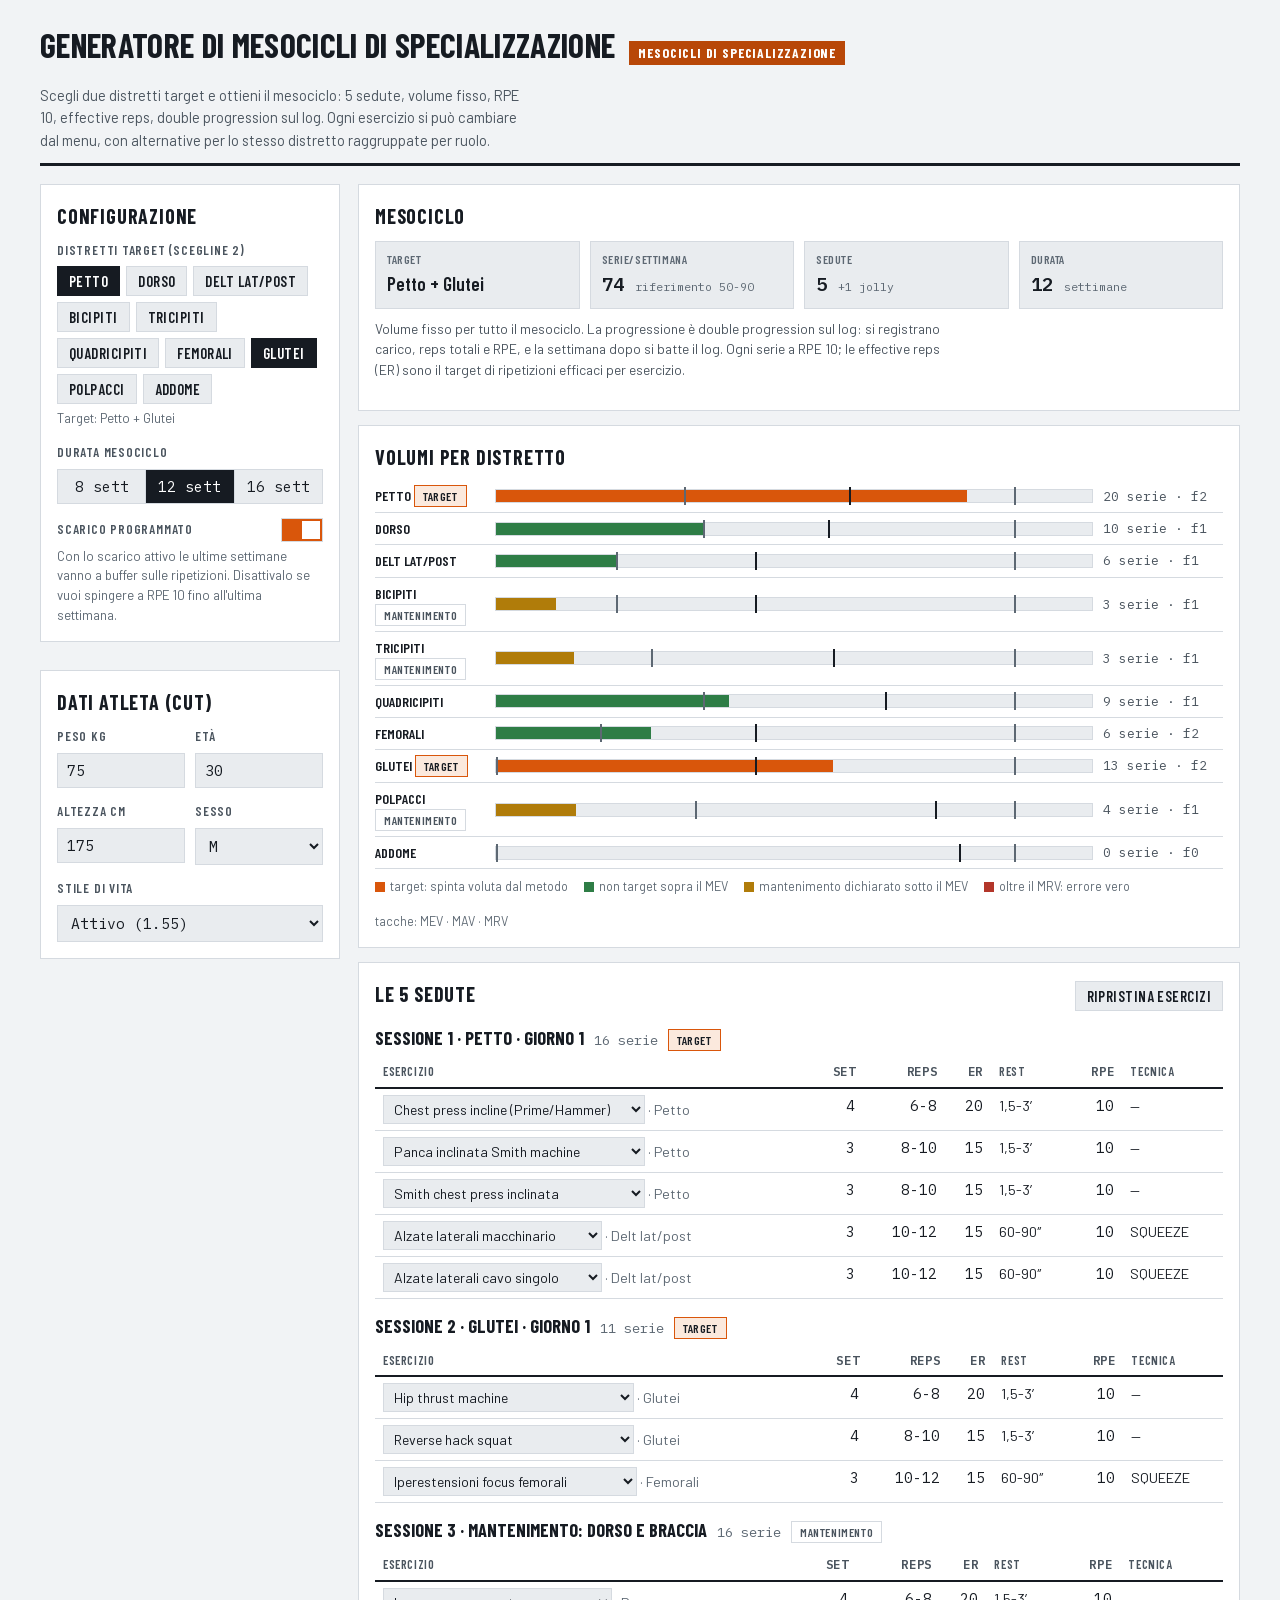
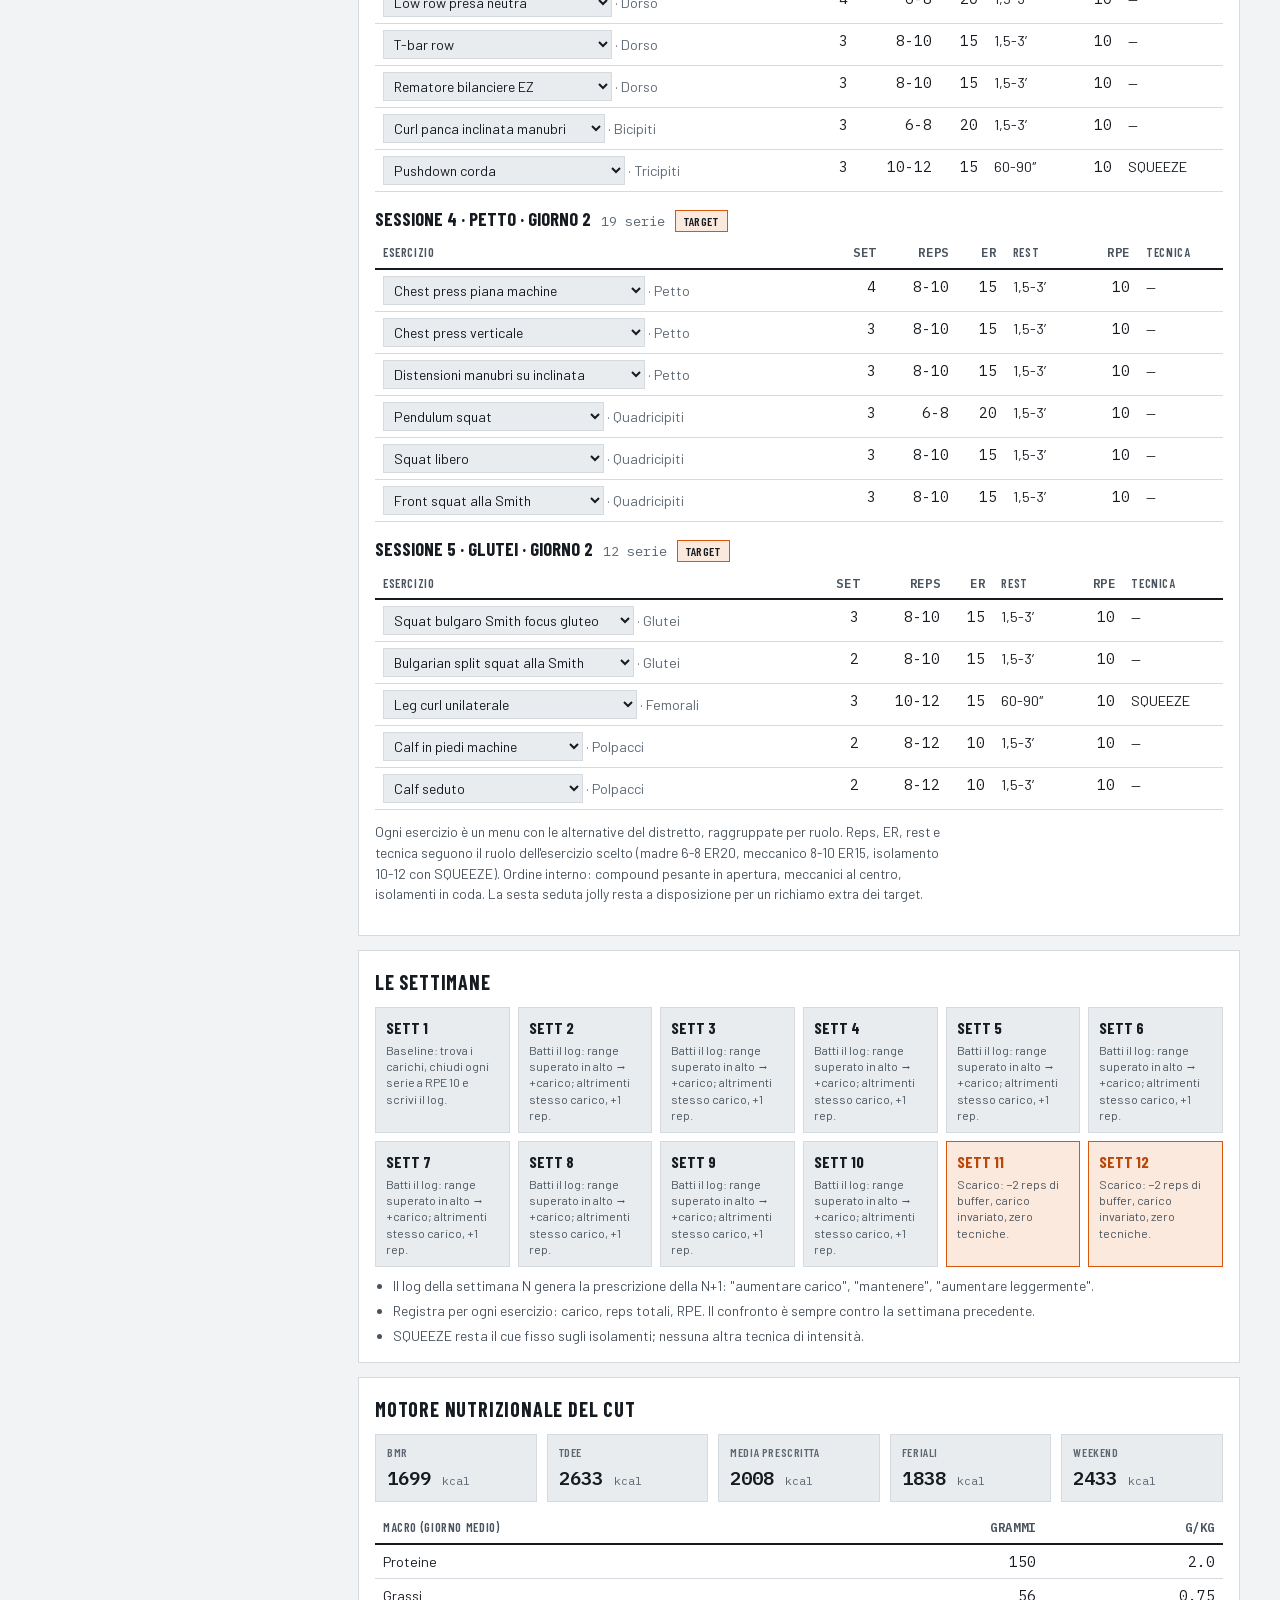
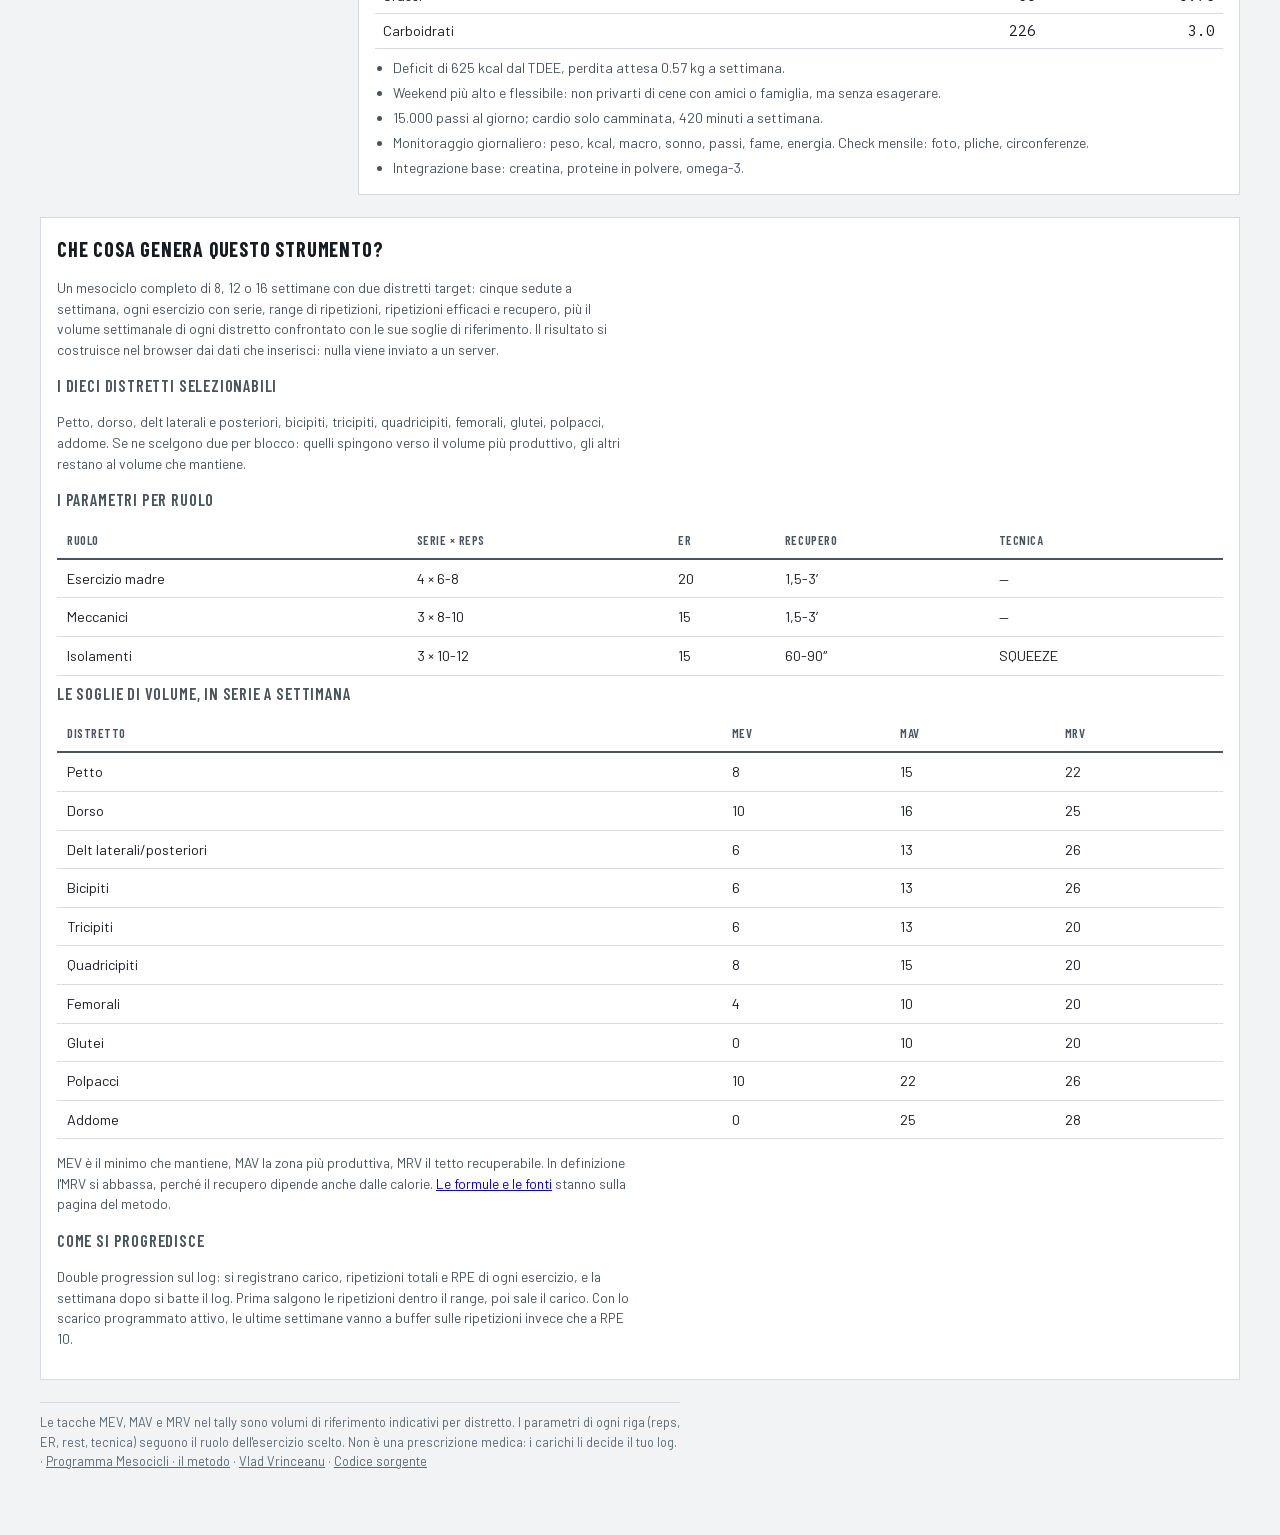
==== commit d481d645: "Autore: Vlad Vrinceanu, in pagina e nello schema su tutte e sei le URL Dal Core Update di marzo 2026" ====
--- a/app/index.html
+++ b/app/index.html
@@ -152,6 +152,18 @@
   "@context": "https://schema.org",
   "@graph": [
     {
+      "@type": "Person",
+      "@id": "https://programma-mesocicli.vercel.app/#autore",
+      "name": "Vlad Vrinceanu",
+      "url": "https://programma-mesocicli.vercel.app/#autore",
+      "jobTitle": "AI manager",
+      "sameAs": [
+        "https://www.linkedin.com/in/vladvrinceanu/",
+        "https://github.com/uppifyagency"
+      ],
+      "description": "Autore e sviluppatore di Programma Mesocicli. Non è un professionista sanitario."
+    },
+    {
       "@type": "WebPage",
       "@id": "https://programma-mesocicli.vercel.app/app/#webpage",
       "url": "https://programma-mesocicli.vercel.app/app/",
@@ -166,6 +178,9 @@
       },
       "breadcrumb": {
         "@id": "https://programma-mesocicli.vercel.app/app/#breadcrumb"
+      },
+      "author": {
+        "@id": "https://programma-mesocicli.vercel.app/#autore"
       }
     },
     {
@@ -214,7 +229,10 @@
         "name": "Programma Mesocicli",
         "url": "https://programma-mesocicli.vercel.app/"
       },
-      "description": "Genera un mesociclo di specializzazione di 8, 12 o 16 settimane: due distretti target, cinque sedute a settimana con serie, ripetizioni, ripetizioni efficaci e recuperi, volumi confrontati con MEV, MAV e MRV e piano calorico dai tuoi dati."
+      "description": "Genera un mesociclo di specializzazione di 8, 12 o 16 settimane: due distretti target, cinque sedute a settimana con serie, ripetizioni, ripetizioni efficaci e recuperi, volumi confrontati con MEV, MAV e MRV e piano calorico dai tuoi dati.",
+      "author": {
+        "@id": "https://programma-mesocicli.vercel.app/#autore"
+      }
     }
   ]
 }
@@ -316,7 +334,7 @@
   <p class="note">Double progression sul log: si registrano carico, ripetizioni totali e RPE di ogni esercizio, e la settimana dopo si batte il log. Prima salgono le ripetizioni dentro il range, poi sale il carico. Con lo scarico programmato attivo, le ultime settimane vanno a buffer sulle ripetizioni invece che a RPE 10.</p>
 </section>
 
-<div class="footer">Le tacche MEV, MAV e MRV nel tally sono volumi di riferimento indicativi per distretto. I parametri di ogni riga (reps, ER, rest, tecnica) seguono il ruolo dell'esercizio scelto. Non è una prescrizione medica: i carichi li decide il tuo log. · <a href="../" style="color:inherit">Programma Mesocicli · il metodo</a> · <a href="https://github.com/uppifyagency/programma-mesocicli" style="color:inherit" rel="noopener">Codice sorgente</a></div>
+<div class="footer">Le tacche MEV, MAV e MRV nel tally sono volumi di riferimento indicativi per distretto. I parametri di ogni riga (reps, ER, rest, tecnica) seguono il ruolo dell'esercizio scelto. Non è una prescrizione medica: i carichi li decide il tuo log. · <a href="../" style="color:inherit">Programma Mesocicli · il metodo</a> · <a href="../#autore" style="color:inherit">Vlad Vrinceanu</a> · <a href="https://github.com/uppifyagency/programma-mesocicli" style="color:inherit" rel="noopener">Codice sorgente</a></div>
 </div>
 
 <script>
